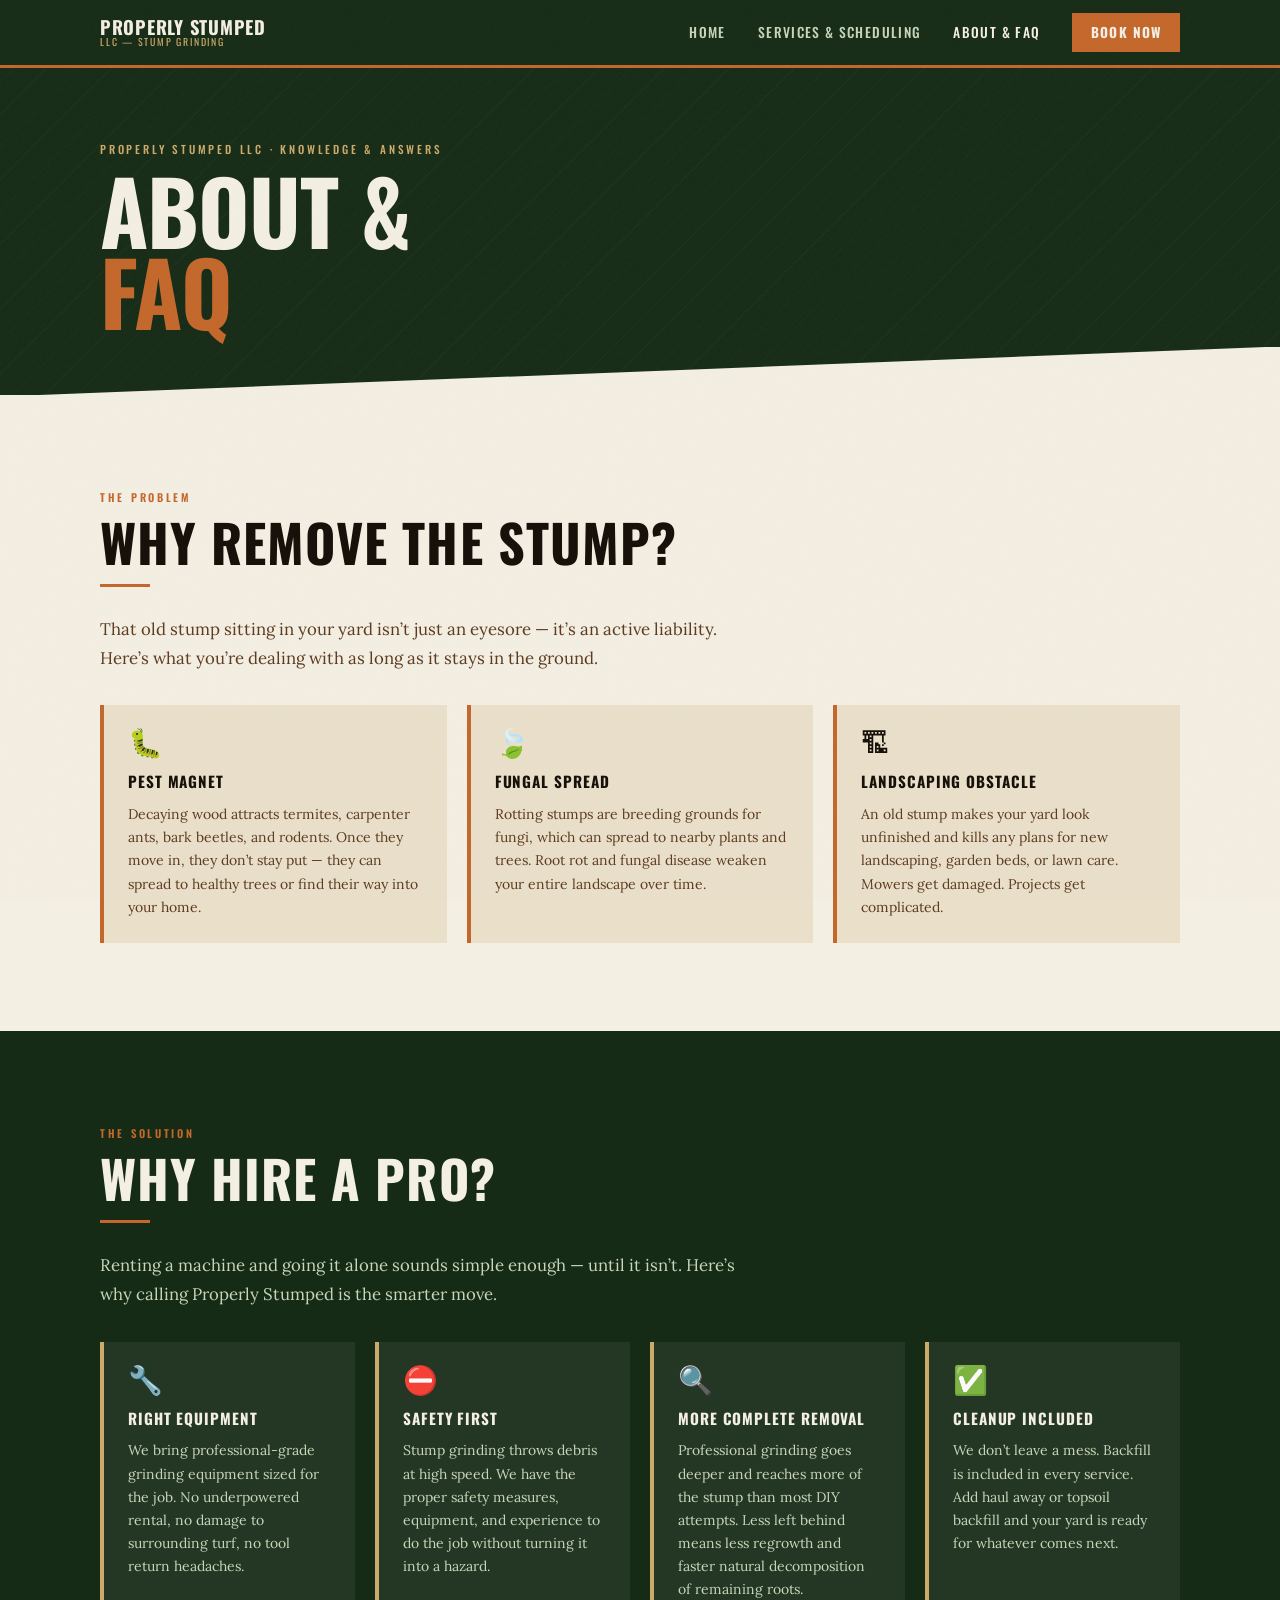
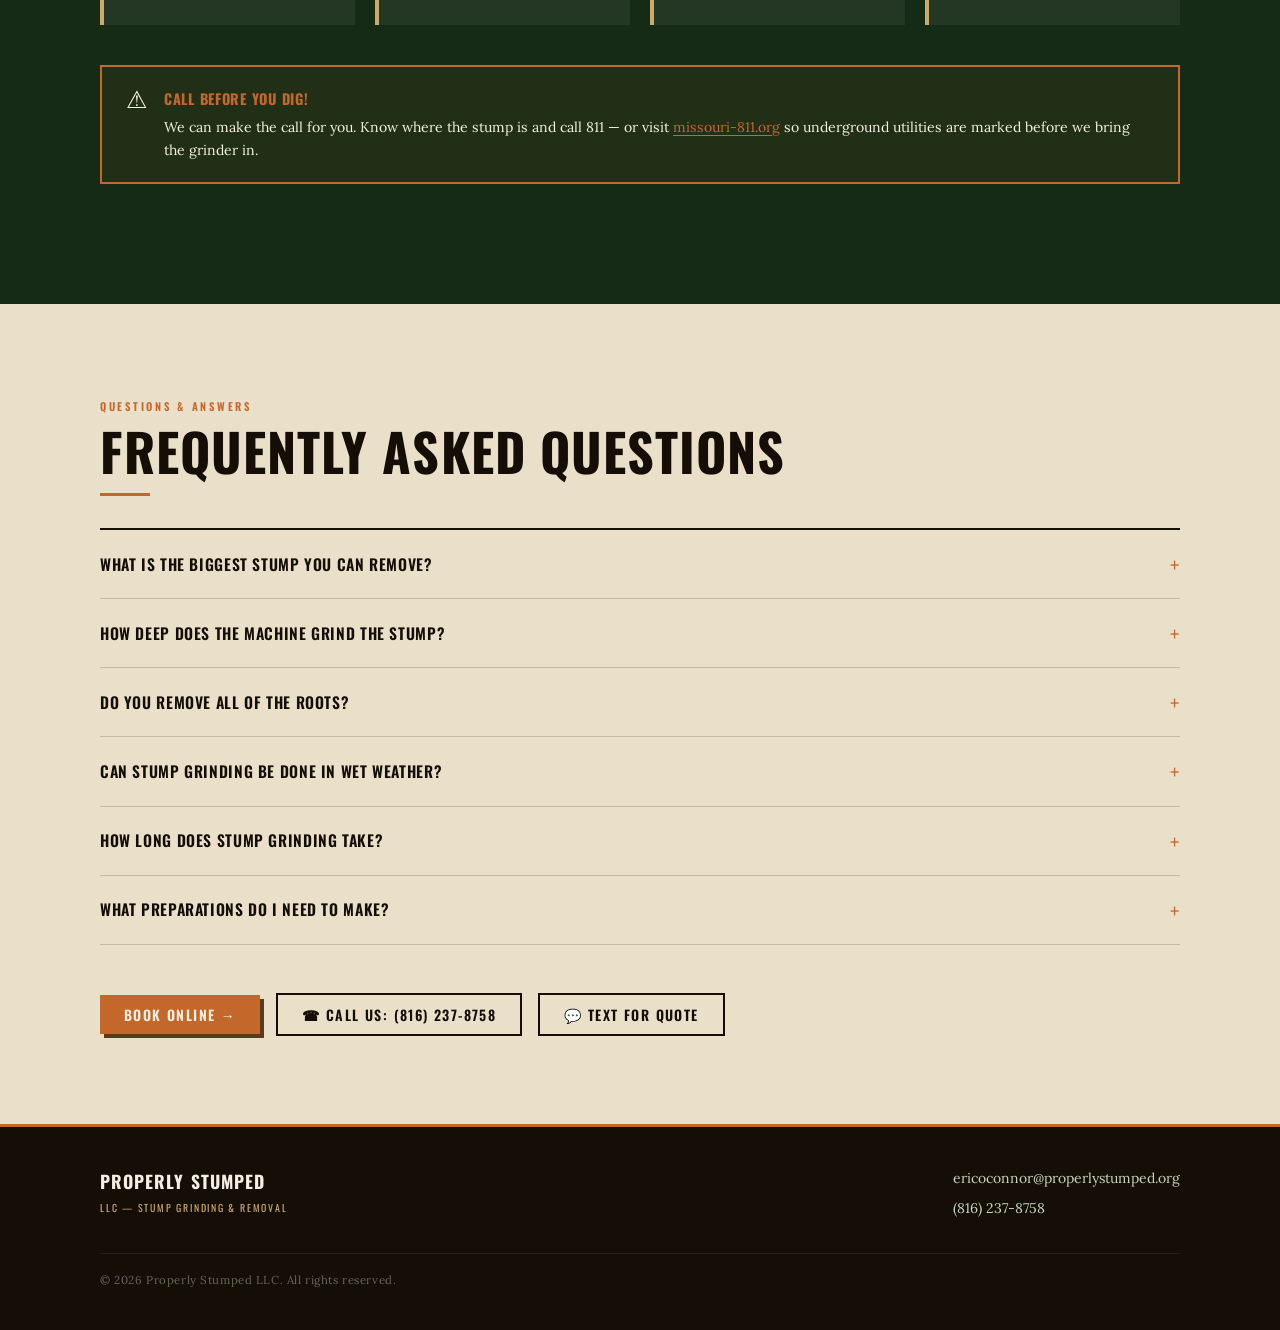
==== about.html @ 38551e27 "Initial site — Properly Stumped LLC" ====
<!DOCTYPE html>
<html lang="en">
<head>
  <meta charset="UTF-8" />
  <meta name="viewport" content="width=device-width, initial-scale=1.0" />
  <meta name="description" content="About Properly Stumped LLC — why stump removal matters, why hire a pro, and answers to common stump grinding questions. Serving the Kansas City area." />
  <title>About &amp; FAQ — Properly Stumped LLC</title>
  <link rel="stylesheet" href="styles.css" />
</head>
<body>

  <!-- ======== NAVIGATION ======== -->
  <nav class="site-nav" aria-label="Main navigation">
    <div class="container nav-inner">
      <a href="index.html" class="nav-logo" aria-label="Properly Stumped LLC home">
        Properly Stumped
        <span>LLC &mdash; Stump Grinding</span>
      </a>

      <div class="nav-links" role="list">
        <a href="index.html" role="listitem">Home</a>
        <a href="services.html" role="listitem">Services &amp; Scheduling</a>
        <a href="about.html" class="active" role="listitem">About &amp; FAQ</a>
        <a href="https://calendar.app.google/BYf6WkoEropTFHU68"
           target="_blank"
           rel="noopener noreferrer"
           class="nav-cta"
           role="listitem">Book Now</a>
      </div>

      <button class="nav-toggle" aria-label="Toggle menu" aria-expanded="false">
        <span></span>
        <span></span>
        <span></span>
      </button>
    </div>
  </nav>

  <div class="nav-mobile" id="mobile-nav" role="navigation" aria-label="Mobile navigation">
    <a href="index.html">Home</a>
    <a href="services.html">Services &amp; Scheduling</a>
    <a href="about.html">About &amp; FAQ</a>
    <a href="https://calendar.app.google/BYf6WkoEropTFHU68"
       target="_blank"
       rel="noopener noreferrer"
       class="nav-cta">Book Now</a>
  </div>

  <!-- ======== PAGE HEADER ======== -->
  <header class="page-header" aria-labelledby="page-title">
    <div class="container page-header-content">
      <p class="page-header-eyebrow">Properly Stumped LLC &middot; Knowledge &amp; Answers</p>
      <h1 class="page-header-title" id="page-title">
        About &amp;<br><em>FAQ</em>
      </h1>
    </div>
    <div class="page-header-clip to-cream" aria-hidden="true"></div>
  </header>

  <!-- ======== WHY REMOVE THE STUMP ======== -->
  <section class="section" aria-labelledby="why-remove-heading">
    <div class="container">
      <span class="section-label">The Problem</span>
      <h2 class="section-title" id="why-remove-heading">Why Remove the Stump?</h2>
      <div class="divider" aria-hidden="true"></div>
      <p class="section-intro">
        That old stump sitting in your yard isn&rsquo;t just an eyesore &mdash; it&rsquo;s an
        active liability. Here&rsquo;s what you&rsquo;re dealing with as long as it stays in the ground.
      </p>

      <div class="info-grid">

        <div class="info-card">
          <div class="info-icon" aria-hidden="true">&#128027;</div>
          <h3 class="info-card-title">Pest Magnet</h3>
          <p class="info-card-desc">
            Decaying wood attracts termites, carpenter ants, bark beetles, and rodents.
            Once they move in, they don&rsquo;t stay put &mdash; they can spread to healthy
            trees or find their way into your home.
          </p>
        </div>

        <div class="info-card">
          <div class="info-icon" aria-hidden="true">&#127811;</div>
          <h3 class="info-card-title">Fungal Spread</h3>
          <p class="info-card-desc">
            Rotting stumps are breeding grounds for fungi, which can spread to nearby
            plants and trees. Root rot and fungal disease weaken your entire landscape
            over time.
          </p>
        </div>

        <div class="info-card">
          <div class="info-icon" aria-hidden="true">&#127959;</div>
          <h3 class="info-card-title">Landscaping Obstacle</h3>
          <p class="info-card-desc">
            An old stump makes your yard look unfinished and kills any plans for
            new landscaping, garden beds, or lawn care. Mowers get damaged. Projects
            get complicated.
          </p>
        </div>

      </div>
    </div>
  </section>

  <!-- ======== WHY HIRE A PRO ======== -->
  <section class="section section-dark" aria-labelledby="why-pro-heading">
    <div class="container">
      <span class="section-label">The Solution</span>
      <h2 class="section-title" id="why-pro-heading">Why Hire a Pro?</h2>
      <div class="divider" aria-hidden="true"></div>
      <p class="section-intro">
        Renting a machine and going it alone sounds simple enough &mdash; until it isn&rsquo;t.
        Here&rsquo;s why calling Properly Stumped is the smarter move.
      </p>

      <div class="info-grid">

        <div class="info-card">
          <div class="info-icon" aria-hidden="true">&#128295;</div>
          <h3 class="info-card-title">Right Equipment</h3>
          <p class="info-card-desc">
            We bring professional-grade grinding equipment sized for the job. No
            underpowered rental, no damage to surrounding turf, no tool return
            headaches.
          </p>
        </div>

        <div class="info-card">
          <div class="info-icon" aria-hidden="true">&#9940;</div>
          <h3 class="info-card-title">Safety First</h3>
          <p class="info-card-desc">
            Stump grinding throws debris at high speed. We have the proper safety
            measures, equipment, and experience to do the job without turning it
            into a hazard.
          </p>
        </div>

        <div class="info-card">
          <div class="info-icon" aria-hidden="true">&#128269;</div>
          <h3 class="info-card-title">More Complete Removal</h3>
          <p class="info-card-desc">
            Professional grinding goes deeper and reaches more of the stump than
            most DIY attempts. Less left behind means less regrowth and faster
            natural decomposition of remaining roots.
          </p>
        </div>

        <div class="info-card">
          <div class="info-icon" aria-hidden="true">&#9989;</div>
          <h3 class="info-card-title">Cleanup Included</h3>
          <p class="info-card-desc">
            We don&rsquo;t leave a mess. Backfill is included in every service. Add
            haul away or topsoil backfill and your yard is ready for whatever
            comes next.
          </p>
        </div>

      </div>

      <!-- 811 reminder -->
      <div class="callout" role="note" aria-label="Call before you dig reminder" style="margin-top: 2.5rem;">
        <span class="callout-icon" aria-hidden="true">&#9888;</span>
        <div class="callout-body">
          <strong>Call Before You Dig!</strong>
          We can make the call for you. Know where the stump is and call 811 &mdash; or visit
          <a href="https://missouri-811.org/"
             target="_blank"
             rel="noopener noreferrer">missouri-811.org</a>
          so underground utilities are marked before we bring the grinder in.
        </div>
      </div>

    </div>
  </section>

  <!-- ======== FAQ ======== -->
  <section class="section section-parchment" aria-labelledby="faq-heading">
    <div class="container">
      <span class="section-label">Questions &amp; Answers</span>
      <h2 class="section-title" id="faq-heading">Frequently Asked Questions</h2>
      <div class="divider" aria-hidden="true"></div>

      <div class="faq-list" role="list">

        <!-- Q1 -->
        <details class="faq-item" role="listitem">
          <summary>What is the biggest stump you can remove?</summary>
          <div class="faq-body">
            <p>
              The largest stump we can grind on-site is <strong>36 inches in diameter</strong>.
              For stumps larger than that, our crew will provide expert advice on safe, effective
              removal options &mdash; from sectional removal and heavy-equipment recommendations to
              referrals for contractors who handle large excavations.
              <a href="tel:+18162378758">Call us</a> for a free consultation.
            </p>
          </div>
        </details>

        <!-- Q2 -->
        <details class="faq-item" role="listitem">
          <summary>How deep does the machine grind the stump?</summary>
          <div class="faq-body">
            <p>Typically <strong>6 to 12 inches below ground level</strong>, depending on your goals:</p>
            <ul>
              <li><strong>6&ndash;8 inches below grade</strong> &mdash; surface cleanup and cosmetic leveling</li>
              <li><strong>8&ndash;12 inches below grade</strong> &mdash; prevent regrowth and eliminate major root hazards</li>
            </ul>
            <p style="margin-top: 0.5rem;">We&rsquo;ll discuss the right depth for your situation when we quote the job.</p>
          </div>
        </details>

        <!-- Q3 -->
        <details class="faq-item" role="listitem">
          <summary>Do you remove all of the roots?</summary>
          <div class="faq-body">
            <p>
              Stump grinding removes the visible stump and a portion of the larger, shallow
              roots by grinding them into chips. However, it cannot reach the entire root system.
              Many roots extend deep and laterally beyond the grind depth &mdash; these remain intact
              and decompose slowly over time on their own. For most applications, this is completely
              acceptable and won&rsquo;t cause problems.
            </p>
          </div>
        </details>

        <!-- Q4 -->
        <details class="faq-item" role="listitem">
          <summary>Can stump grinding be done in wet weather?</summary>
          <div class="faq-body">
            <p>
              Similar to lawn mowing, stump grinding in wet conditions requires extra care. Soft,
              saturated ground can cause our machines to sink, rut the lawn, or get stuck. If conditions
              are very wet on your scheduled day, we will contact you to reschedule at no penalty.
              We&rsquo;d rather do the job right than risk damaging your yard.
            </p>
          </div>
        </details>

        <!-- Q5 -->
        <details class="faq-item" role="listitem">
          <summary>How long does stump grinding take?</summary>
          <div class="faq-body">
            <p>On average, <strong>30 minutes to 2 hours per stump</strong>, depending on size:</p>
            <ul>
              <li><strong>Small stumps (under 12&rdquo; diameter)</strong> &mdash; 30&ndash;45 minutes</li>
              <li><strong>Medium stumps (12&ndash;24&rdquo;)</strong> &mdash; 45&ndash;90 minutes</li>
              <li><strong>Large stumps (over 24&rdquo;)</strong> &mdash; 1&ndash;2 hours or more</li>
            </ul>
            <p style="margin-top: 0.5rem;">
              Cleanup and hauling adds approximately 15&ndash;45 minutes per stump depending on scope.
            </p>
          </div>
        </details>

        <!-- Q6 -->
        <details class="faq-item" role="listitem">
          <summary>What preparations do I need to make?</summary>
          <div class="faq-body">
            <p>A few simple steps before we arrive make the job go smoothly:</p>
            <ul>
              <li>
                <strong>Call 811</strong> or visit
                <a href="https://missouri-811.org/" target="_blank" rel="noopener noreferrer">missouri-811.org</a>
                to have utilities marked (takes about 3 working days &mdash; we can make the call for you).
              </li>
              <li>Make a clear path for the machine to reach the stump.</li>
              <li>Move any rocks, lawn furniture, or decorations from the work area.</li>
              <li>Secure pets inside the house for the duration of the job.</li>
            </ul>
          </div>
        </details>

      </div><!-- /.faq-list -->

      <!-- CTA at bottom of FAQ -->
      <div style="margin-top: 3rem; display: flex; flex-wrap: wrap; gap: 1rem; align-items: center;">
        <a href="https://calendar.app.google/BYf6WkoEropTFHU68"
           target="_blank"
           rel="noopener noreferrer"
           class="btn btn-primary">
          Book Online &#8594;
        </a>
        <a href="tel:+18162378758" class="btn btn-outline-dark">
          &#9742; Call Us: (816) 237-8758
        </a>
        <a href="sms:+18162378758" class="btn btn-outline-dark">
          &#128172; Text For Quote
        </a>
      </div>

    </div>
  </section>

  <!-- ======== FOOTER ======== -->
  <footer class="site-footer" aria-label="Site footer">
    <div class="container">
      <div class="footer-inner">
        <div class="footer-brand">
          Properly Stumped
          <span>LLC &mdash; Stump Grinding &amp; Removal</span>
        </div>
        <div class="footer-contact">
          <a href="mailto:ericoconnor@properlystumped.org">ericoconnor@properlystumped.org</a>
          <a href="tel:+18162378758">(816) 237-8758</a>
        </div>
        <p class="footer-copy">
          &copy; <span id="year"></span> Properly Stumped LLC. All rights reserved.
        </p>
      </div>
    </div>
  </footer>

  <!-- ======== SCRIPTS ======== -->
  <script>
    const toggle = document.querySelector('.nav-toggle');
    const mobileNav = document.querySelector('.nav-mobile');

    toggle.addEventListener('click', () => {
      const isOpen = mobileNav.classList.toggle('open');
      toggle.classList.toggle('open', isOpen);
      toggle.setAttribute('aria-expanded', isOpen);
    });

    mobileNav.querySelectorAll('a').forEach(link => {
      link.addEventListener('click', () => {
        mobileNav.classList.remove('open');
        toggle.classList.remove('open');
        toggle.setAttribute('aria-expanded', 'false');
      });
    });

    document.getElementById('year').textContent = new Date().getFullYear();
  </script>

</body>
</html>
---- styles.css ----
/* ==============================================
   PROPERLY STUMPED LLC — styles.css
   ============================================== */

@import url('https://fonts.googleapis.com/css2?family=Oswald:wght@400;500;600;700&family=Lora:ital,wght@0,400;0,500;0,600;1,400;1,600&display=swap');

/* ============ CSS VARIABLES ============ */
:root {
  --forest:    #162B16;
  --moss:      #2A4C1A;
  --fern:      #3D6B29;
  --ember:     #C4672A;
  --ember-lt:  #D97F42;
  --bark:      #5C3A1E;
  --cream:     #F4EFE3;
  --parchment: #EAE0CA;
  --straw:     #CCAA6A;
  --soil:      #140E07;
  --mist:      #C8D5B8;
  --shadow:    rgba(20, 14, 7, 0.18);

  --font-display: 'Oswald', sans-serif;
  --font-body:    'Lora', serif;

  --nav-h:  68px;
  --gutter: clamp(1.25rem, 4vw, 2.5rem);
  --max-w:  1160px;
}

/* ============ RESET ============ */
*, *::before, *::after {
  box-sizing: border-box;
  margin: 0;
  padding: 0;
}

html {
  scroll-behavior: smooth;
  font-size: 16px;
}

body {
  font-family: var(--font-body);
  background-color: var(--cream);
  color: var(--soil);
  line-height: 1.7;
  overflow-x: hidden;
}

/* Grain texture overlay */
body::before {
  content: '';
  position: fixed;
  inset: 0;
  z-index: 9999;
  pointer-events: none;
  opacity: 0.04;
  background-image: url("data:image/svg+xml,%3Csvg viewBox='0 0 256 256' xmlns='http://www.w3.org/2000/svg'%3E%3Cfilter id='noise'%3E%3CfeTurbulence type='fractalNoise' baseFrequency='0.85' numOctaves='4' stitchTiles='stitch'/%3E%3C/filter%3E%3Crect width='100%25' height='100%25' filter='url(%23noise)'/%3E%3C/svg%3E");
  background-size: 200px 200px;
}

img, video { max-width: 100%; display: block; }
a { color: inherit; text-decoration: none; }
ul { list-style: none; }

/* ============ CONTAINER ============ */
.container {
  width: 100%;
  max-width: var(--max-w);
  margin-inline: auto;
  padding-inline: var(--gutter);
}

/* ============ NAVIGATION ============ */
.site-nav {
  position: sticky;
  top: 0;
  z-index: 200;
  background: var(--forest);
  border-bottom: 3px solid var(--ember);
  height: var(--nav-h);
  display: flex;
  align-items: center;
}

.nav-inner {
  display: flex;
  align-items: center;
  justify-content: space-between;
  width: 100%;
}

.nav-logo {
  font-family: var(--font-display);
  font-size: 1.15rem;
  font-weight: 700;
  color: var(--cream);
  letter-spacing: 0.04em;
  text-transform: uppercase;
  line-height: 1.1;
}

.nav-logo span {
  display: block;
  font-size: 0.62rem;
  letter-spacing: 0.18em;
  color: var(--straw);
  font-weight: 400;
}

.nav-links {
  display: flex;
  align-items: center;
  gap: 2rem;
}

.nav-links a {
  font-family: var(--font-display);
  font-size: 0.85rem;
  font-weight: 500;
  letter-spacing: 0.1em;
  text-transform: uppercase;
  color: var(--mist);
  transition: color 0.2s;
}

.nav-links a:hover,
.nav-links a.active {
  color: var(--cream);
}

.nav-links a.nav-cta {
  background: var(--ember);
  color: var(--cream);
  padding: 0.5rem 1.15rem;
  font-weight: 700;
  transition: background 0.2s, transform 0.15s;
}

.nav-links a.nav-cta:hover {
  background: var(--ember-lt);
  transform: translateY(-1px);
}

/* Hamburger */
.nav-toggle {
  display: none;
  flex-direction: column;
  gap: 5px;
  cursor: pointer;
  background: none;
  border: none;
  padding: 4px;
  z-index: 210;
}

.nav-toggle span {
  display: block;
  width: 26px;
  height: 2px;
  background: var(--cream);
  transition: transform 0.25s, opacity 0.25s;
}

.nav-toggle.open span:nth-child(1) { transform: translateY(7px) rotate(45deg); }
.nav-toggle.open span:nth-child(2) { opacity: 0; }
.nav-toggle.open span:nth-child(3) { transform: translateY(-7px) rotate(-45deg); }

/* Mobile nav panel */
.nav-mobile {
  display: none;
  position: fixed;
  top: var(--nav-h);
  left: 0;
  right: 0;
  background: var(--forest);
  border-bottom: 3px solid var(--ember);
  padding: 1.5rem var(--gutter) 2rem;
  flex-direction: column;
  gap: 1.25rem;
  z-index: 199;
}

.nav-mobile.open { display: flex; }

.nav-mobile a {
  font-family: var(--font-display);
  font-size: 1.1rem;
  font-weight: 500;
  letter-spacing: 0.08em;
  text-transform: uppercase;
  color: var(--mist);
  transition: color 0.2s;
}

.nav-mobile a:hover { color: var(--cream); }

.nav-mobile a.nav-cta {
  display: inline-block;
  background: var(--ember);
  color: var(--cream);
  padding: 0.8rem 1.5rem;
  font-weight: 700;
  text-align: center;
}

/* ============ HERO ============ */
.hero {
  background: var(--forest);
  padding: clamp(3rem, 8vw, 6rem) 0 clamp(5rem, 11vw, 8.5rem);
  position: relative;
  overflow: hidden;
}

/* Diagonal hash pattern */
.hero::after {
  content: '';
  position: absolute;
  inset: 0;
  background-image: repeating-linear-gradient(
    -45deg,
    transparent,
    transparent 22px,
    rgba(255,255,255,0.018) 22px,
    rgba(255,255,255,0.018) 23px
  );
  pointer-events: none;
  z-index: 0;
}

/* Clipped diagonal bottom edge */
.hero-clip {
  position: absolute;
  bottom: -2px;
  left: 0;
  right: 0;
  height: 70px;
  background: var(--cream);
  clip-path: polygon(0 100%, 100% 100%, 100% 0);
  z-index: 1;
}

.hero-content {
  position: relative;
  z-index: 2;
  max-width: 780px;
  display: flex;
  flex-direction: column;
  gap: 1.75rem;
}

.hero-eyebrow {
  display: inline-flex;
  align-items: center;
  gap: 0.6rem;
  font-family: var(--font-display);
  font-size: 0.75rem;
  font-weight: 500;
  letter-spacing: 0.22em;
  text-transform: uppercase;
  color: var(--straw);
  border: 1px solid rgba(204,170,106,0.4);
  padding: 0.35rem 0.9rem;
  width: fit-content;
}

.hero-eyebrow::before {
  content: '▪';
  color: var(--ember);
}

.hero-headline {
  font-family: var(--font-display);
  font-weight: 700;
  font-size: clamp(3.2rem, 11vw, 7rem);
  line-height: 0.9;
  letter-spacing: -0.01em;
  text-transform: uppercase;
  color: var(--cream);
}

.hero-headline em {
  font-style: normal;
  color: var(--ember);
}

.hero-subhead {
  font-family: var(--font-body);
  font-style: italic;
  font-size: clamp(1rem, 2.5vw, 1.15rem);
  color: var(--mist);
  line-height: 1.65;
  border-left: 3px solid var(--ember);
  padding-left: 1.1rem;
  max-width: 580px;
}

.hero-bullets {
  display: flex;
  flex-direction: column;
  gap: 0.55rem;
}

.hero-bullets li {
  display: flex;
  align-items: flex-start;
  gap: 0.75rem;
  font-size: 0.95rem;
  color: var(--mist);
}

.hero-bullets li::before {
  content: '✓';
  flex-shrink: 0;
  color: var(--ember);
  font-weight: 700;
  margin-top: 0.1rem;
}

.hero-ctas {
  display: flex;
  flex-wrap: wrap;
  gap: 0.85rem;
  align-items: center;
}

.hero-quote-note {
  font-style: italic;
  font-size: 0.875rem;
  color: var(--straw);
}

/* ============ BUTTONS ============ */
.btn {
  display: inline-flex;
  align-items: center;
  gap: 0.45rem;
  font-family: var(--font-display);
  font-size: 0.875rem;
  font-weight: 600;
  letter-spacing: 0.1em;
  text-transform: uppercase;
  padding: 0.8rem 1.5rem;
  cursor: pointer;
  transition: transform 0.15s, background 0.2s, color 0.2s, box-shadow 0.2s;
  border: none;
  text-decoration: none;
  line-height: 1;
}

.btn:hover {
  transform: translateY(-2px);
}

.btn-primary {
  background: var(--ember);
  color: var(--cream);
  box-shadow: 4px 4px 0 var(--bark);
}

.btn-primary:hover {
  background: var(--ember-lt);
  box-shadow: 6px 6px 0 var(--bark);
}

.btn-outline {
  background: transparent;
  color: var(--cream);
  border: 2px solid rgba(200,213,184,0.5);
}

.btn-outline:hover {
  border-color: var(--cream);
  background: rgba(244,239,227,0.1);
}

.btn-outline-dark {
  background: transparent;
  color: var(--soil);
  border: 2px solid var(--soil);
}

.btn-outline-dark:hover {
  background: var(--soil);
  color: var(--cream);
}

.btn-warning {
  background: transparent;
  color: var(--straw);
  border: 2px solid rgba(204,170,106,0.55);
  font-size: 0.8rem;
  padding: 0.7rem 1.25rem;
}

.btn-warning:hover {
  background: rgba(204,170,106,0.1);
  border-color: var(--straw);
}

/* ============ PAGE HEADER (inner pages) ============ */
.page-header {
  background: var(--forest);
  padding: clamp(2.5rem, 6vw, 4.5rem) 0 clamp(2.5rem, 5.5vw, 4rem);
  position: relative;
  overflow: hidden;
}

.page-header::after {
  content: '';
  position: absolute;
  inset: 0;
  background-image: repeating-linear-gradient(
    -45deg,
    transparent,
    transparent 22px,
    rgba(255,255,255,0.018) 22px,
    rgba(255,255,255,0.018) 23px
  );
  pointer-events: none;
}

.page-header-clip {
  position: absolute;
  bottom: -2px;
  left: 0;
  right: 0;
  height: 50px;
  clip-path: polygon(0 100%, 100% 100%, 100% 0);
  z-index: 1;
}

.page-header-clip.to-cream   { background: var(--cream); }
.page-header-clip.to-parchment { background: var(--parchment); }

.page-header-content { position: relative; z-index: 2; }

.page-header-eyebrow {
  font-family: var(--font-display);
  font-size: 0.7rem;
  font-weight: 500;
  letter-spacing: 0.25em;
  text-transform: uppercase;
  color: var(--straw);
  margin-bottom: 0.6rem;
}

.page-header-title {
  font-family: var(--font-display);
  font-size: clamp(2.75rem, 8vw, 5.5rem);
  font-weight: 700;
  text-transform: uppercase;
  letter-spacing: -0.01em;
  line-height: 0.92;
  color: var(--cream);
}

.page-header-title em {
  font-style: normal;
  color: var(--ember);
}

/* ============ SECTIONS ============ */
.section {
  padding: clamp(3rem, 7vw, 5.5rem) 0;
}

.section-parchment { background: var(--parchment); }
.section-dark {
  background: var(--forest);
  color: var(--cream);
}

.section-label {
  display: inline-block;
  font-family: var(--font-display);
  font-size: 0.68rem;
  font-weight: 600;
  letter-spacing: 0.25em;
  text-transform: uppercase;
  color: var(--ember);
  margin-bottom: 0.6rem;
}

.section-title {
  font-family: var(--font-display);
  font-size: clamp(1.85rem, 5vw, 3.25rem);
  font-weight: 700;
  text-transform: uppercase;
  letter-spacing: 0.02em;
  line-height: 1.0;
  color: var(--soil);
  margin-bottom: 1rem;
}

.section-dark .section-title { color: var(--cream); }

.section-intro {
  font-size: clamp(0.95rem, 2vw, 1.05rem);
  line-height: 1.75;
  max-width: 660px;
  color: var(--bark);
}

.section-dark .section-intro { color: var(--mist); }

.divider {
  width: 50px;
  height: 3px;
  background: var(--ember);
  margin-bottom: 1.75rem;
}

/* ============ SERVICE CARDS ============ */
.services-grid {
  display: grid;
  grid-template-columns: repeat(2, 1fr);
  gap: 1.75rem;
  margin-top: 2.5rem;
}

.service-card {
  background: var(--cream);
  border: 2px solid var(--soil);
  padding: 1.75rem 1.6rem 2rem;
  position: relative;
  transition: transform 0.22s, box-shadow 0.22s;
  display: flex;
  flex-direction: column;
}

/* Shadow-offset frame */
.service-card::before {
  content: '';
  position: absolute;
  top: 7px;
  left: 7px;
  right: -7px;
  bottom: -7px;
  border: 2px solid var(--ember);
  z-index: -1;
  transition: all 0.22s;
}

.service-card:hover {
  transform: translateY(-6px);
  box-shadow: 0 14px 40px var(--shadow);
}

.service-card:hover::before {
  top: 11px;
  left: 11px;
  right: -11px;
  bottom: -11px;
}

.service-num {
  font-family: var(--font-display);
  font-size: 0.68rem;
  font-weight: 600;
  letter-spacing: 0.22em;
  text-transform: uppercase;
  color: var(--ember);
  margin-bottom: 0.45rem;
}

.service-title {
  font-family: var(--font-display);
  font-size: 1.2rem;
  font-weight: 700;
  text-transform: uppercase;
  letter-spacing: 0.03em;
  color: var(--soil);
  line-height: 1.15;
  margin-bottom: 0.35rem;
}

.service-price {
  font-family: var(--font-display);
  font-size: 1.75rem;
  font-weight: 700;
  color: var(--ember);
  margin-bottom: 0.75rem;
  line-height: 1;
}

.service-price small {
  font-size: 0.8rem;
  font-weight: 400;
  color: var(--bark);
  font-family: var(--font-body);
  display: block;
  margin-top: 0.2rem;
}

.service-rule {
  border: none;
  border-top: 1px solid var(--parchment);
  margin: 0.5rem 0 1rem;
  background: transparent;
}

.service-desc {
  font-size: 0.9rem;
  line-height: 1.65;
  color: var(--bark);
  flex: 1;
  margin-bottom: 1.5rem;
}

.service-card .btn {
  align-self: flex-start;
  font-size: 0.8rem;
  padding: 0.7rem 1.25rem;
}

/* Featured card (consultation) */
.service-card.featured {
  background: var(--forest);
  border-color: var(--ember);
  color: var(--cream);
  grid-column: 1 / -1;
}

.service-card.featured::before {
  border-color: var(--straw);
}

.service-card.featured .service-num { color: var(--straw); }
.service-card.featured .service-title { color: var(--cream); }
.service-card.featured .service-price { color: var(--straw); }
.service-card.featured .service-price small { color: var(--mist); }
.service-card.featured .service-desc { color: var(--mist); }
.service-card.featured .service-rule { border-color: rgba(255,255,255,0.15); }

/* ============ CALLOUT BOX ============ */
.callout {
  border: 2px solid var(--ember);
  background: rgba(196,103,42,0.07);
  padding: 1.25rem 1.5rem;
  margin: 2rem 0;
  display: flex;
  gap: 1rem;
  align-items: flex-start;
}

.callout-icon {
  font-size: 1.5rem;
  flex-shrink: 0;
  line-height: 1;
  padding-top: 0.05rem;
}

.callout-body { font-size: 0.88rem; line-height: 1.65; }

.callout-body strong {
  display: block;
  font-family: var(--font-display);
  font-size: 0.9rem;
  font-weight: 700;
  letter-spacing: 0.05em;
  text-transform: uppercase;
  margin-bottom: 0.3rem;
  color: var(--ember);
}

.callout-body a {
  color: var(--ember);
  text-decoration: underline;
  text-underline-offset: 3px;
}

.callout-body a:hover { color: var(--ember-lt); }

/* ============ INFO GRID (Why Remove / Hire a Pro) ============ */
.info-grid {
  display: grid;
  grid-template-columns: repeat(auto-fit, minmax(240px, 1fr));
  gap: 1.25rem;
  margin-top: 2rem;
}

.info-card {
  padding: 1.5rem;
  background: var(--parchment);
  border-left: 4px solid var(--ember);
}

.info-icon {
  font-size: 1.75rem;
  margin-bottom: 0.75rem;
  line-height: 1;
}

.info-card-title {
  font-family: var(--font-display);
  font-size: 0.95rem;
  font-weight: 700;
  text-transform: uppercase;
  letter-spacing: 0.06em;
  color: var(--soil);
  margin-bottom: 0.5rem;
}

.info-card-desc {
  font-size: 0.875rem;
  line-height: 1.65;
  color: var(--bark);
}

/* dark variant for "Why Hire" section */
.section-dark .info-card {
  background: rgba(255,255,255,0.06);
  border-left-color: var(--straw);
}

.section-dark .info-card-title { color: var(--cream); }
.section-dark .info-card-desc  { color: var(--mist); }

/* ============ FAQ ACCORDION ============ */
.faq-list {
  margin-top: 2rem;
  border-top: 2px solid var(--soil);
}

details.faq-item {
  border-bottom: 1px solid rgba(26,18,10,0.18);
}

details.faq-item summary {
  list-style: none;
  display: flex;
  justify-content: space-between;
  align-items: center;
  gap: 1.5rem;
  padding: 1.3rem 0;
  cursor: pointer;
  font-family: var(--font-display);
  font-size: 0.975rem;
  font-weight: 600;
  text-transform: uppercase;
  letter-spacing: 0.04em;
  color: var(--soil);
  user-select: none;
  transition: color 0.2s;
}

details.faq-item summary::-webkit-details-marker { display: none; }
details.faq-item summary::marker { display: none; }

details.faq-item summary:hover { color: var(--ember); }

details.faq-item summary::after {
  content: '+';
  flex-shrink: 0;
  font-size: 1.5rem;
  font-weight: 300;
  color: var(--ember);
  line-height: 1;
  transition: transform 0.25s;
  font-family: var(--font-display);
}

details.faq-item[open] summary::after { transform: rotate(45deg); }
details.faq-item[open] summary { color: var(--ember); }

.faq-body {
  padding: 0 1rem 1.5rem 0;
  font-size: 0.9rem;
  line-height: 1.75;
  color: var(--bark);
  max-width: 740px;
}

.faq-body ul {
  list-style: disc;
  padding-left: 1.35rem;
  margin-top: 0.5rem;
}

.faq-body li { margin-bottom: 0.3rem; }

/* ============ PRICE NOTE ============ */
.price-note {
  font-size: 0.825rem;
  font-style: italic;
  color: var(--bark);
  margin-top: 1.5rem;
  padding: 0.8rem 1.1rem;
  border-left: 3px solid var(--straw);
  background: rgba(204,170,106,0.1);
  line-height: 1.6;
}

/* ============ FOOTER ============ */
.site-footer {
  background: var(--soil);
  color: var(--mist);
  padding: 2.5rem 0;
  border-top: 3px solid var(--ember);
}

.footer-inner {
  display: flex;
  flex-wrap: wrap;
  gap: 1.5rem 2.5rem;
  justify-content: space-between;
  align-items: flex-start;
}

.footer-brand {
  font-family: var(--font-display);
  font-size: 1.1rem;
  font-weight: 700;
  text-transform: uppercase;
  letter-spacing: 0.06em;
  color: var(--cream);
}

.footer-brand span {
  display: block;
  font-size: 0.62rem;
  letter-spacing: 0.18em;
  color: var(--straw);
  font-weight: 400;
  margin-top: 0.2rem;
}

.footer-contact {
  display: flex;
  flex-direction: column;
  gap: 0.4rem;
  font-size: 0.875rem;
}

.footer-contact a {
  color: var(--mist);
  transition: color 0.2s;
  text-decoration: underline;
  text-underline-offset: 3px;
  text-decoration-color: transparent;
}

.footer-contact a:hover {
  color: var(--straw);
  text-decoration-color: var(--straw);
}

.footer-copy {
  width: 100%;
  font-size: 0.72rem;
  color: rgba(200,213,184,0.45);
  letter-spacing: 0.05em;
  padding-top: 1rem;
  border-top: 1px solid rgba(255,255,255,0.07);
  margin-top: 0.5rem;
}

/* ============ HERO ANIMATIONS ============ */
@keyframes fadeUp {
  from { opacity: 0; transform: translateY(22px); }
  to   { opacity: 1; transform: translateY(0); }
}

.hero .hero-eyebrow  { animation: fadeUp 0.5s ease both; animation-delay: 0.05s; }
.hero .hero-headline { animation: fadeUp 0.5s ease both; animation-delay: 0.18s; }
.hero .hero-subhead  { animation: fadeUp 0.5s ease both; animation-delay: 0.30s; }
.hero .hero-bullets  { animation: fadeUp 0.5s ease both; animation-delay: 0.40s; }
.hero .hero-ctas     { animation: fadeUp 0.5s ease both; animation-delay: 0.50s; }
.hero .hero-quote-note { animation: fadeUp 0.5s ease both; animation-delay: 0.58s; }

/* ============ RESPONSIVE ============ */
@media (max-width: 767px) {
  .nav-links  { display: none; }
  .nav-toggle { display: flex; }

  .services-grid {
    grid-template-columns: 1fr;
  }

  .service-card.featured {
    grid-column: 1;
  }

  .info-grid {
    grid-template-columns: 1fr;
  }

  .footer-inner {
    flex-direction: column;
  }

  .hero-headline {
    font-size: clamp(2.8rem, 14vw, 4rem);
  }
}

@media (min-width: 768px) and (max-width: 1023px) {
  .services-grid {
    grid-template-columns: repeat(2, 1fr);
  }
}
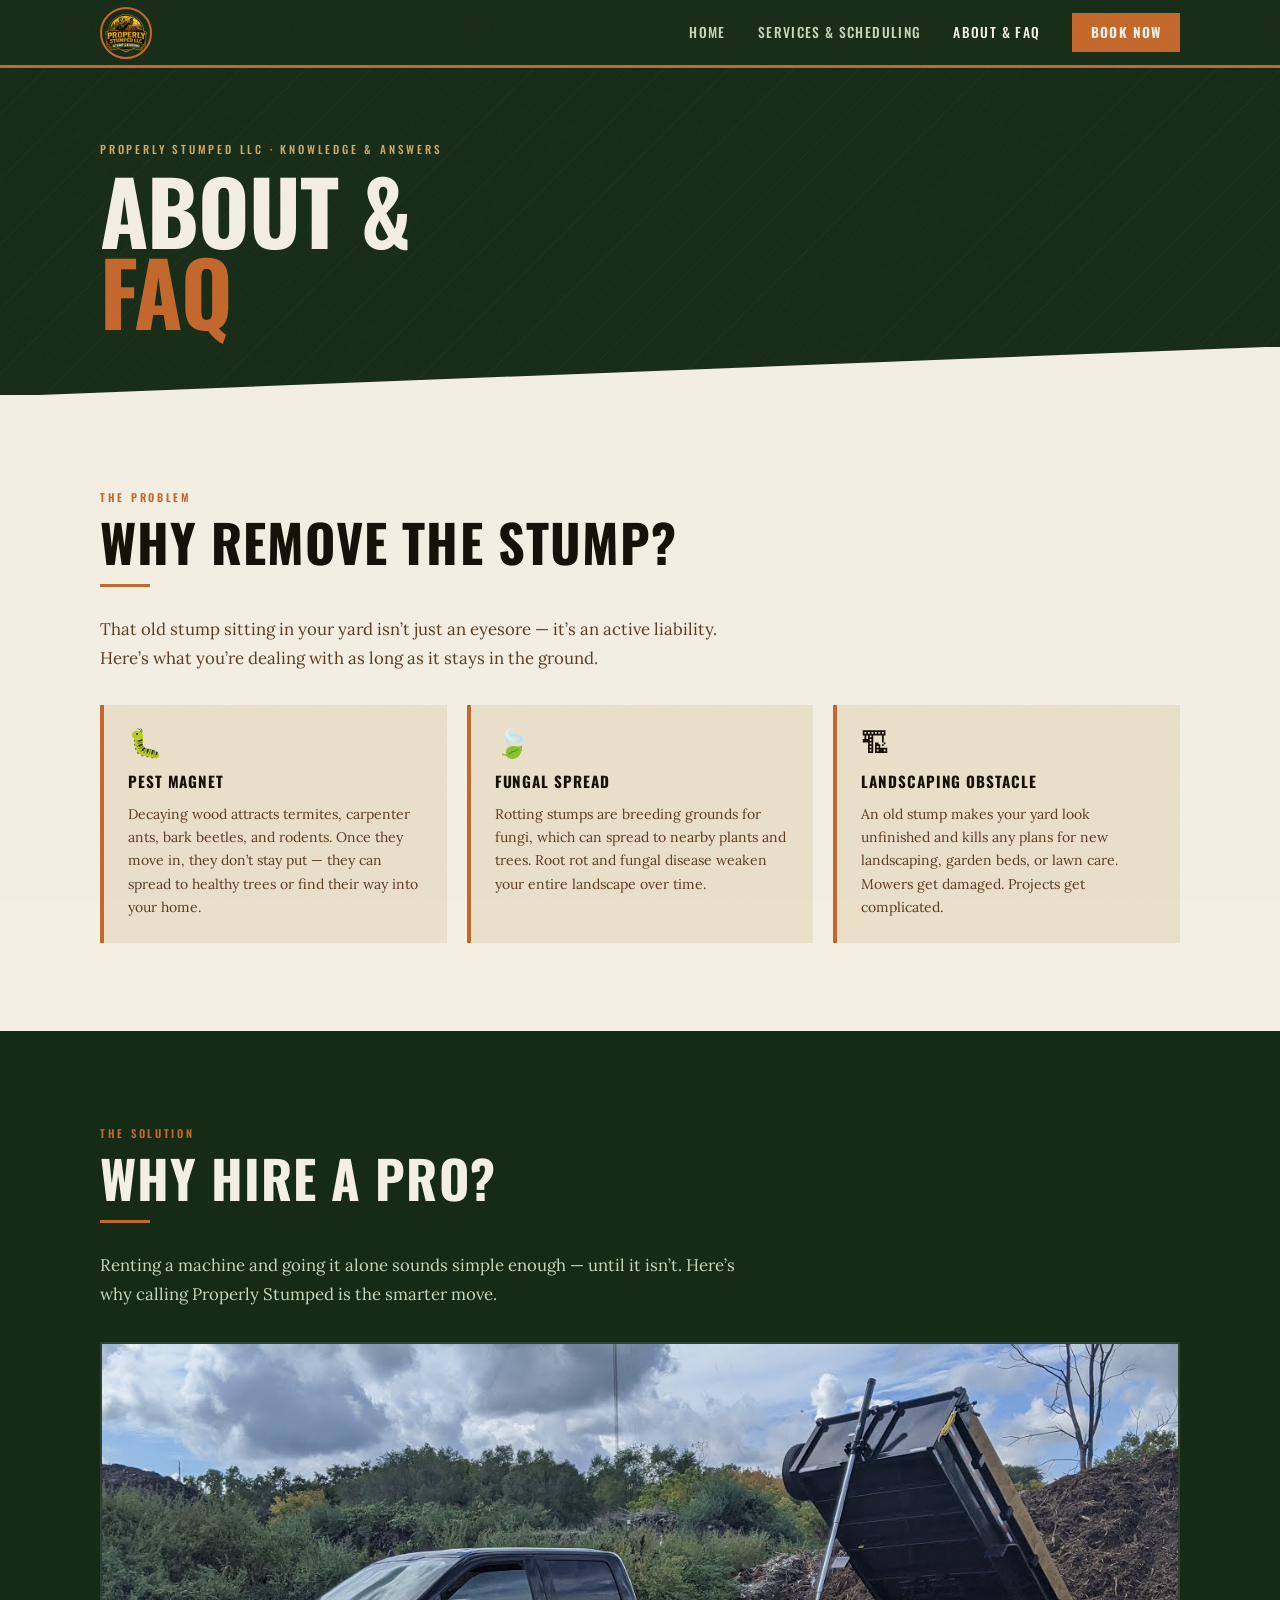
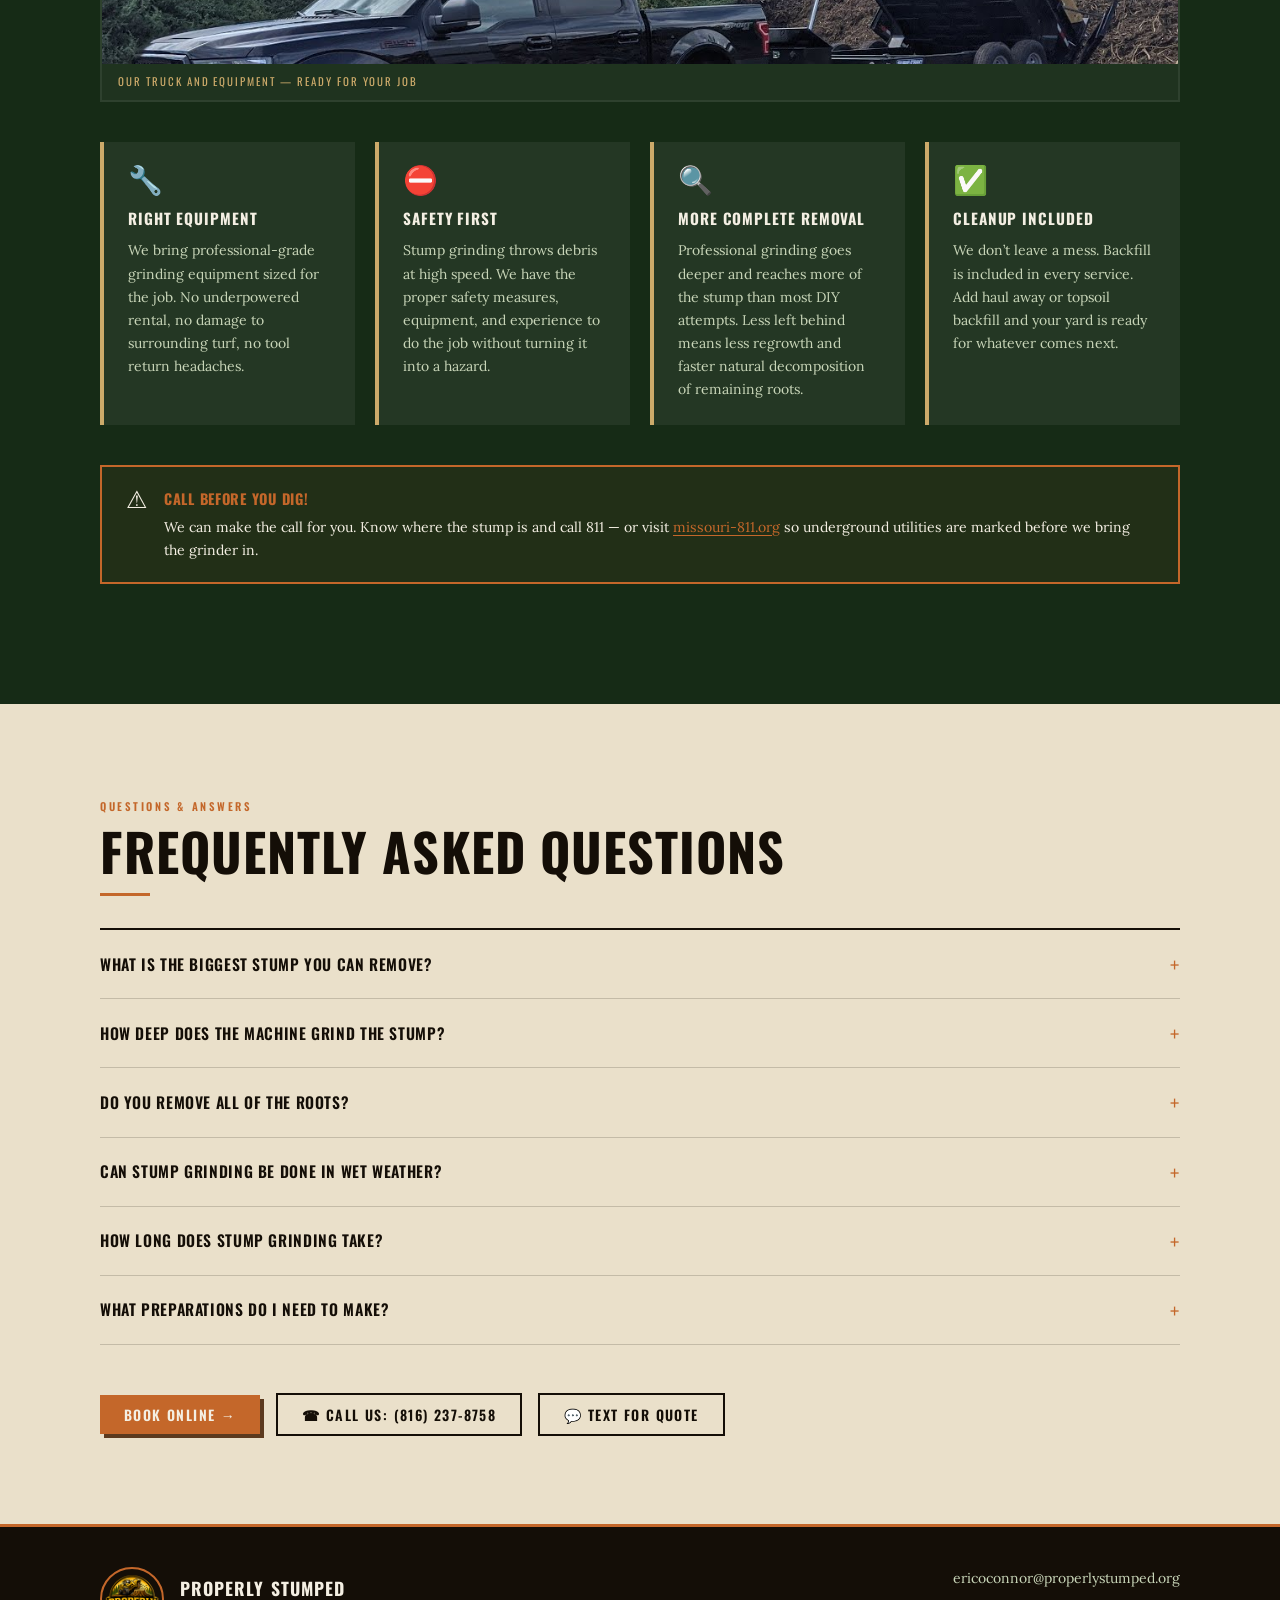
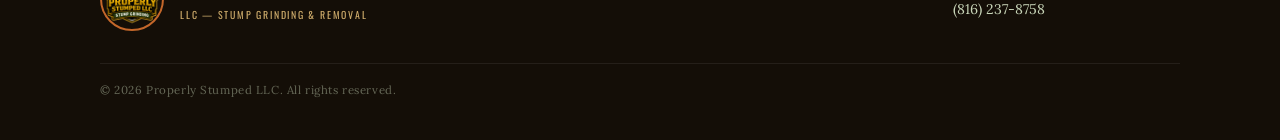
==== commit 032ee978: "integrate: brand images" ====
--- a/about.html
+++ b/about.html
@@ -13,8 +13,7 @@
   <nav class="site-nav" aria-label="Main navigation">
     <div class="container nav-inner">
       <a href="index.html" class="nav-logo" aria-label="Properly Stumped LLC home">
-        Properly Stumped
-        <span>LLC &mdash; Stump Grinding</span>
+        <img src="images/Logo.png" alt="" class="nav-logo-img">
       </a>
 
       <div class="nav-links" role="list">
@@ -114,6 +113,11 @@
         Renting a machine and going it alone sounds simple enough &mdash; until it isn&rsquo;t.
         Here&rsquo;s why calling Properly Stumped is the smarter move.
       </p>
+
+      <figure class="equipment-photo">
+        <img src="images/truck.jpg" alt="Properly Stumped LLC truck and dump trailer">
+        <figcaption>Our truck and equipment &mdash; ready for your job</figcaption>
+      </figure>
 
       <div class="info-grid">
 
@@ -298,8 +302,11 @@
     <div class="container">
       <div class="footer-inner">
         <div class="footer-brand">
-          Properly Stumped
-          <span>LLC &mdash; Stump Grinding &amp; Removal</span>
+          <img src="images/Logo.png" alt="" class="footer-logo-img">
+          <div>
+            Properly Stumped
+            <span>LLC &mdash; Stump Grinding &amp; Removal</span>
+          </div>
         </div>
         <div class="footer-contact">
           <a href="mailto:ericoconnor@properlystumped.org">ericoconnor@properlystumped.org</a>
--- a/styles.css
+++ b/styles.css
@@ -809,6 +809,9 @@
 }
 
 .footer-brand {
+  display: flex;
+  align-items: center;
+  gap: 1rem;
   font-family: var(--font-display);
   font-size: 1.1rem;
   font-weight: 700;
@@ -856,6 +859,121 @@
   margin-top: 0.5rem;
 }
 
+/* ============ NAV LOGO IMAGE ============ */
+.nav-logo-img {
+  height: 52px;
+  width: 52px;
+  object-fit: cover;
+  object-position: center;
+  border-radius: 50%;
+  border: 2px solid var(--ember);
+  display: block;
+  transition: border-color 0.2s;
+}
+
+.nav-logo:hover .nav-logo-img {
+  border-color: var(--ember-lt);
+}
+
+/* ============ FOOTER LOGO ============ */
+.footer-logo-img {
+  height: 64px;
+  width: 64px;
+  object-fit: cover;
+  object-position: center;
+  border-radius: 50%;
+  border: 2px solid var(--ember);
+  flex-shrink: 0;
+  display: block;
+}
+
+/* ============ HERO BACKGROUND IMAGE ============ */
+.hero::before {
+  content: '';
+  position: absolute;
+  inset: 0;
+  background: url('images/background.jpg') center 35% / cover no-repeat;
+  opacity: 0.25;
+  z-index: 0;
+}
+
+/* ============ PHOTO BANNER ============ */
+.photo-banner {
+  height: 240px;
+  overflow: hidden;
+  width: 100%;
+}
+
+.photo-banner img {
+  width: 100%;
+  height: 100%;
+  object-fit: cover;
+  object-position: center 30%;
+  display: block;
+}
+
+/* ============ FEATURED CARD LAYOUT (Consultation) ============ */
+.featured-layout {
+  display: flex;
+  gap: 2rem;
+  align-items: stretch;
+  width: 100%;
+}
+
+.featured-body {
+  flex: 1;
+  display: flex;
+  flex-direction: column;
+}
+
+.featured-body .service-desc {
+  flex: 1;
+  margin-bottom: 1.5rem;
+}
+
+.featured-aside {
+  width: 200px;
+  flex-shrink: 0;
+  overflow: hidden;
+  border: 2px solid rgba(255,255,255,0.15);
+}
+
+.featured-aside img {
+  width: 100%;
+  height: 100%;
+  object-fit: cover;
+  object-position: top center;
+  display: block;
+  opacity: 0.88;
+  filter: sepia(15%);
+}
+
+/* ============ EQUIPMENT PHOTO ============ */
+.equipment-photo {
+  margin-top: 2rem;
+  margin-bottom: 2.5rem;
+  overflow: hidden;
+  border: 2px solid rgba(255,255,255,0.1);
+}
+
+.equipment-photo img {
+  width: 100%;
+  height: 320px;
+  object-fit: cover;
+  object-position: center 40%;
+  display: block;
+}
+
+.equipment-photo figcaption {
+  font-family: var(--font-display);
+  font-size: 0.68rem;
+  letter-spacing: 0.18em;
+  text-transform: uppercase;
+  color: var(--straw);
+  padding: 0.55rem 1rem;
+  background: rgba(255,255,255,0.04);
+}
+
 /* ============ HERO ANIMATIONS ============ */
 @keyframes fadeUp {
   from { opacity: 0; transform: translateY(22px); }
@@ -893,6 +1011,23 @@
   .hero-headline {
     font-size: clamp(2.8rem, 14vw, 4rem);
   }
+
+  .featured-layout {
+    flex-direction: column;
+  }
+
+  .featured-aside {
+    width: 100%;
+    height: 200px;
+  }
+
+  .photo-banner {
+    height: 160px;
+  }
+
+  .equipment-photo img {
+    height: 220px;
+  }
 }
 
 @media (min-width: 768px) and (max-width: 1023px) {
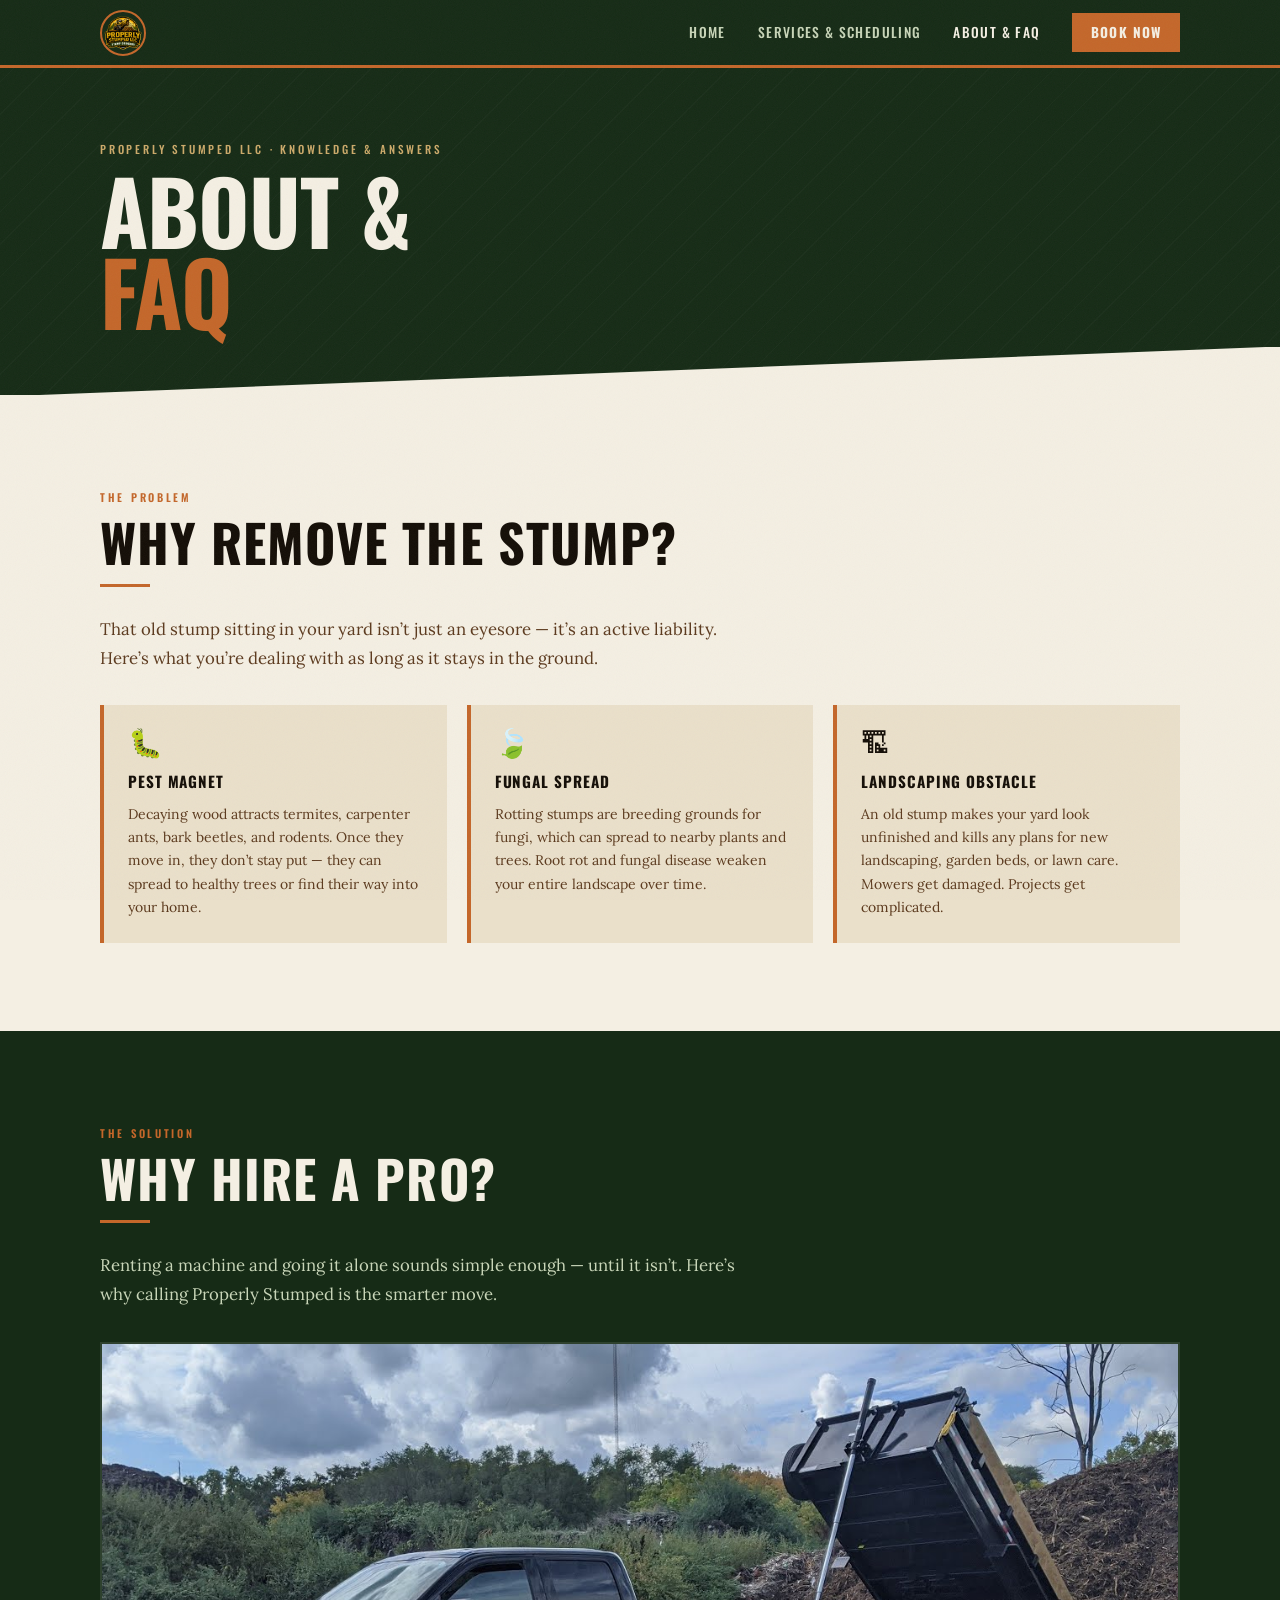
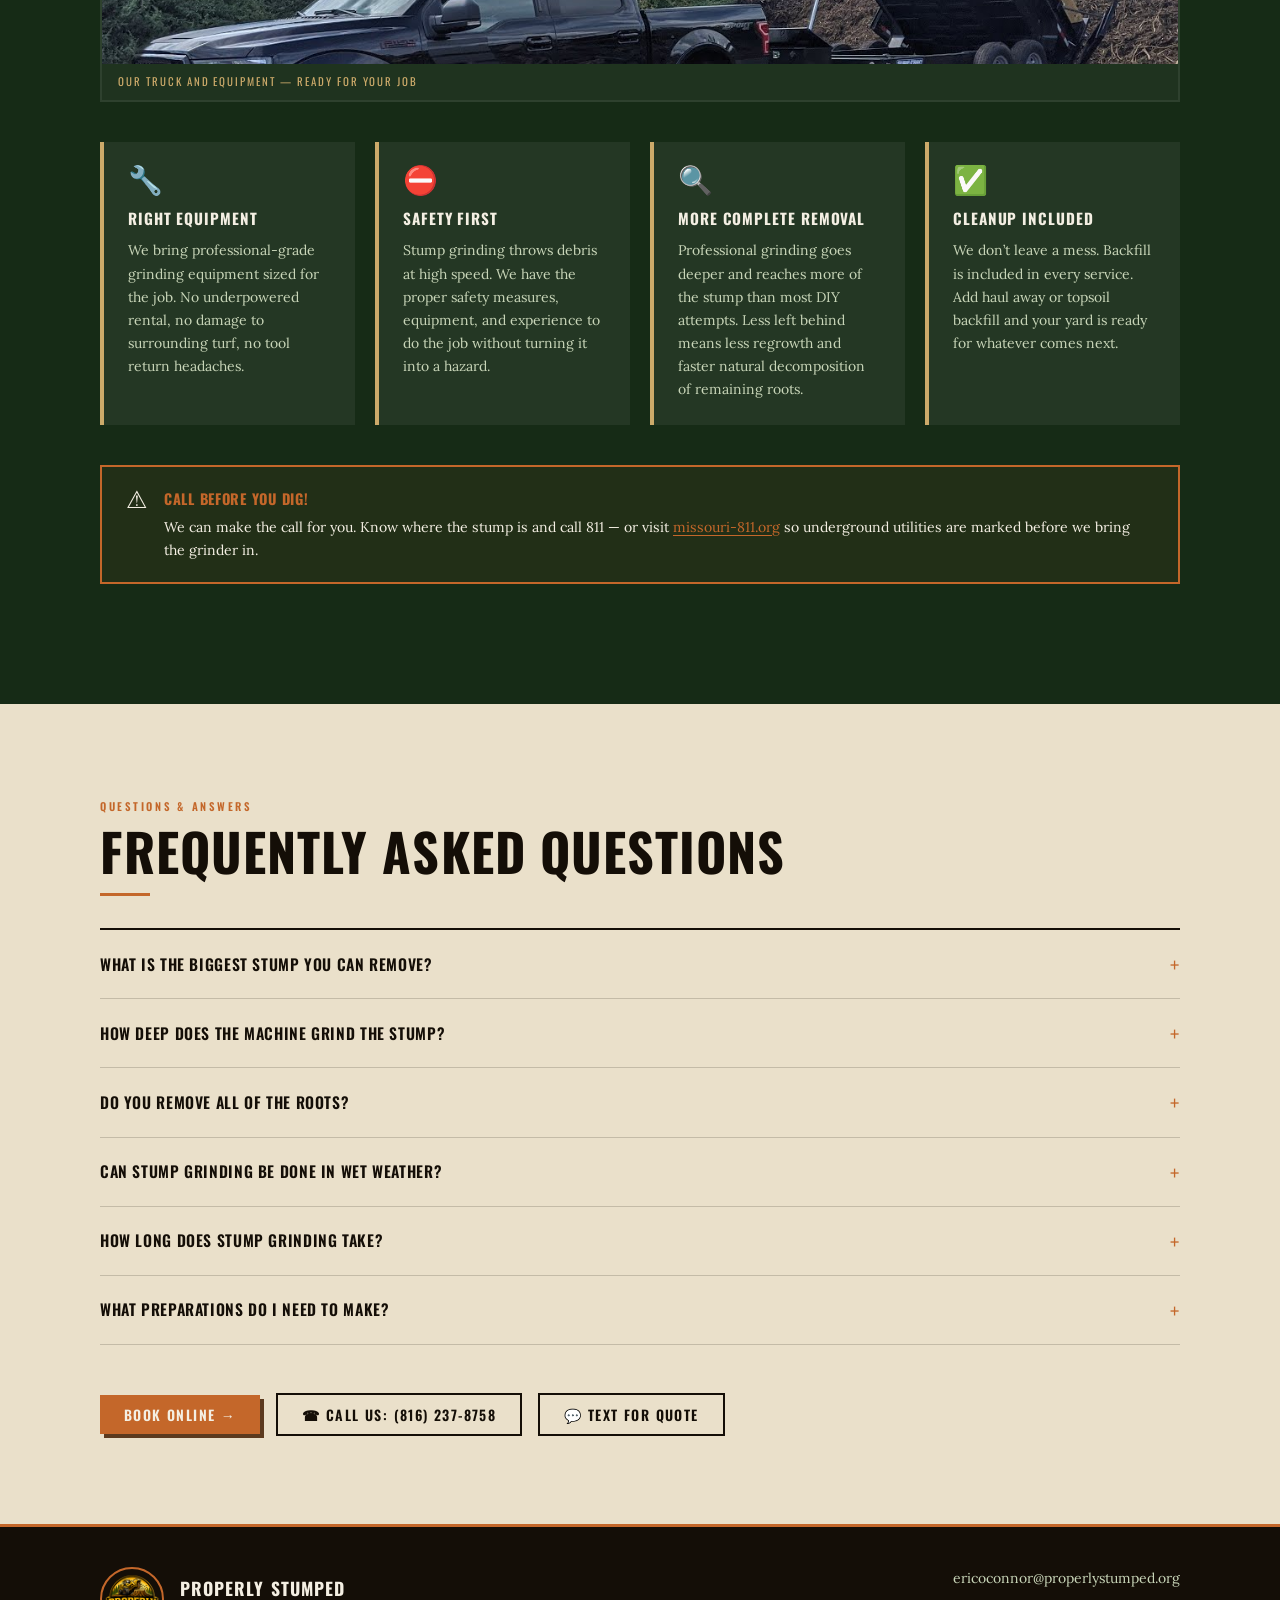
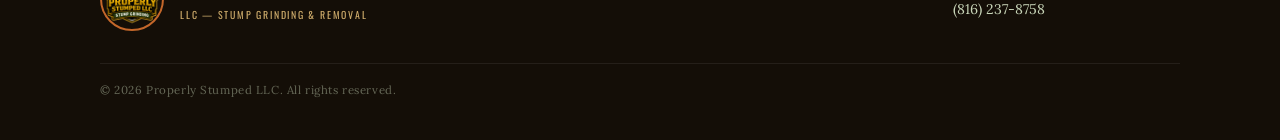
==== commit d051a540: "fix: css" ====
--- a/about.html
+++ b/about.html
@@ -13,7 +13,7 @@
   <nav class="site-nav" aria-label="Main navigation">
     <div class="container nav-inner">
       <a href="index.html" class="nav-logo" aria-label="Properly Stumped LLC home">
-        <img src="images/Logo.png" alt="" class="nav-logo-img">
+        <img src="images/Logo.png" alt="" class="nav-logo-img" width="46" height="46">
       </a>
 
       <div class="nav-links" role="list">
@@ -302,7 +302,7 @@
     <div class="container">
       <div class="footer-inner">
         <div class="footer-brand">
-          <img src="images/Logo.png" alt="" class="footer-logo-img">
+          <img src="images/Logo.png" alt="" class="footer-logo-img" width="64" height="64">
           <div>
             Properly Stumped
             <span>LLC &mdash; Stump Grinding &amp; Removal</span>
--- a/styles.css
+++ b/styles.css
@@ -98,6 +98,9 @@
   letter-spacing: 0.04em;
   text-transform: uppercase;
   line-height: 1.1;
+  display: flex;
+  align-items: center;
+  flex-shrink: 0;
 }
 
 .nav-logo span {
@@ -861,13 +864,16 @@
 
 /* ============ NAV LOGO IMAGE ============ */
 .nav-logo-img {
-  height: 52px;
-  width: 52px;
+  height: 46px;
+  width: 46px;
+  min-width: 46px;
+  max-height: 46px;
   object-fit: cover;
   object-position: center;
   border-radius: 50%;
   border: 2px solid var(--ember);
   display: block;
+  flex-shrink: 0;
   transition: border-color 0.2s;
 }
 
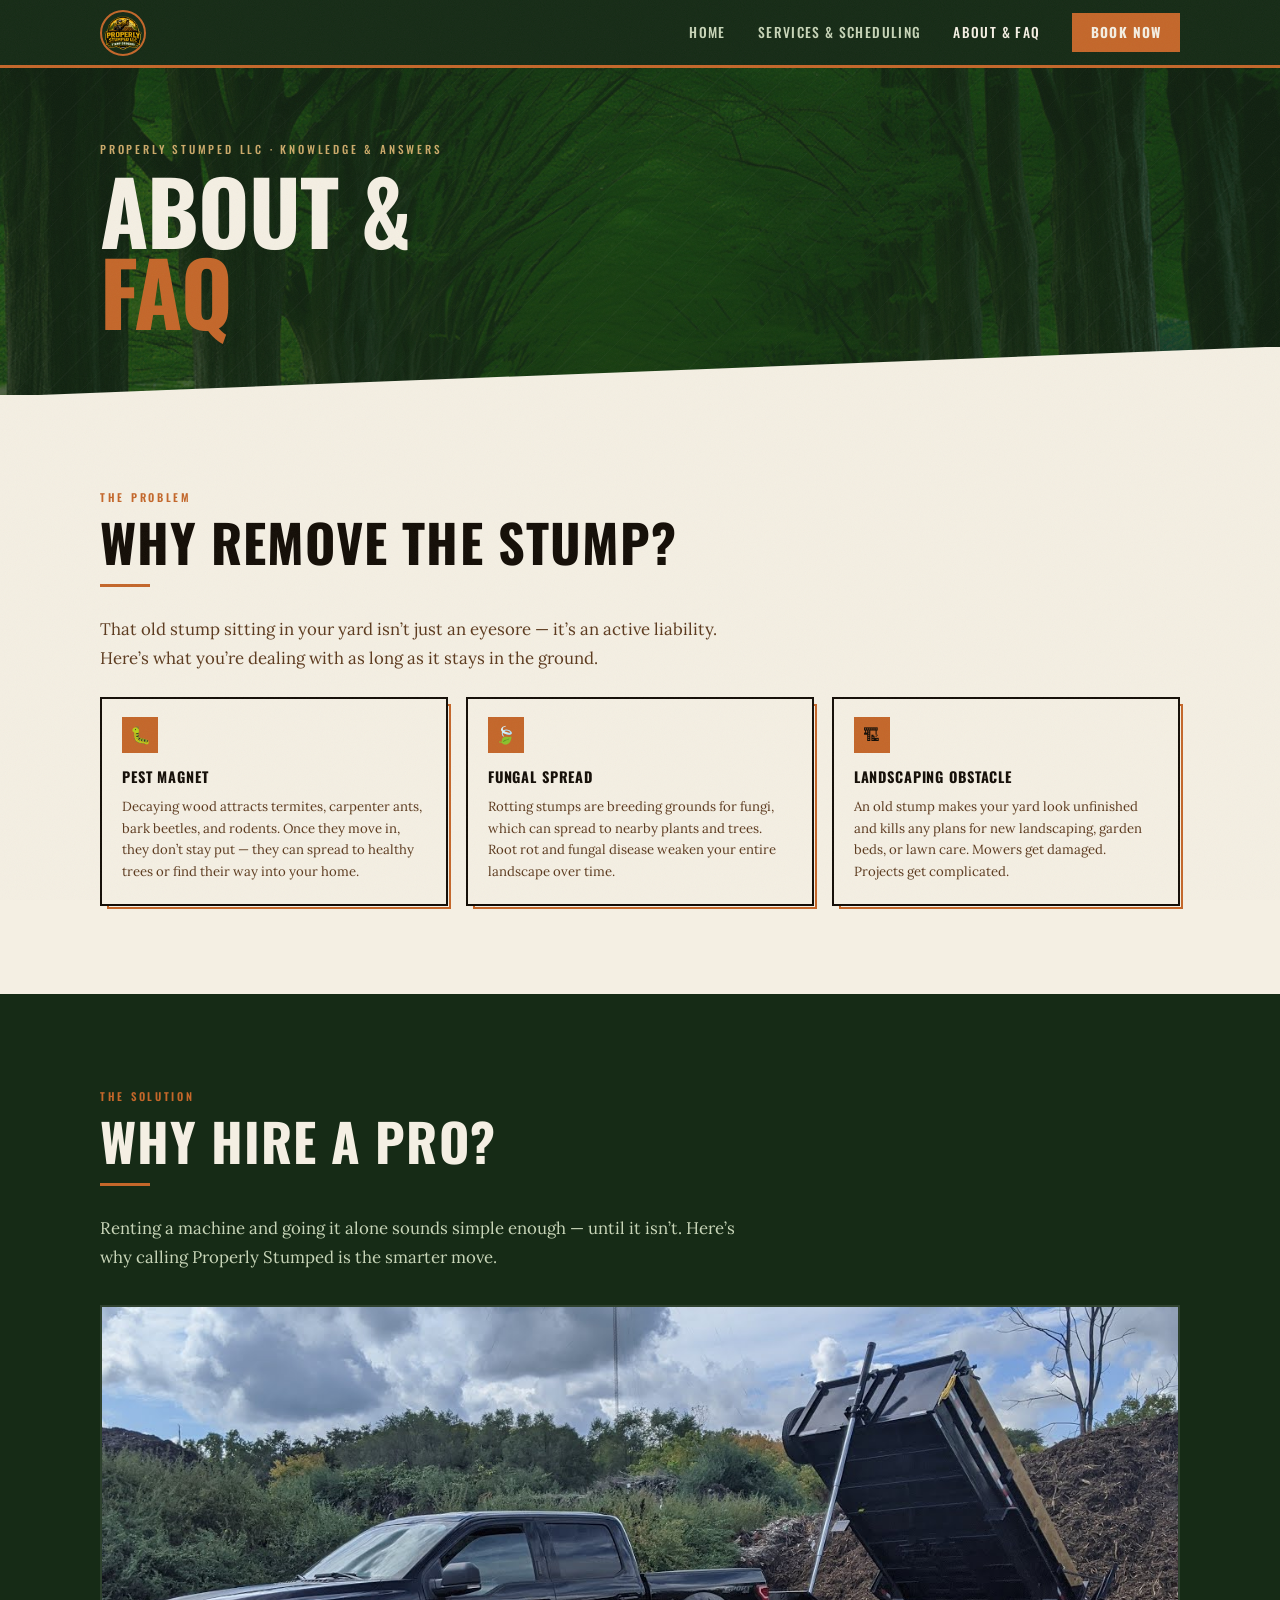
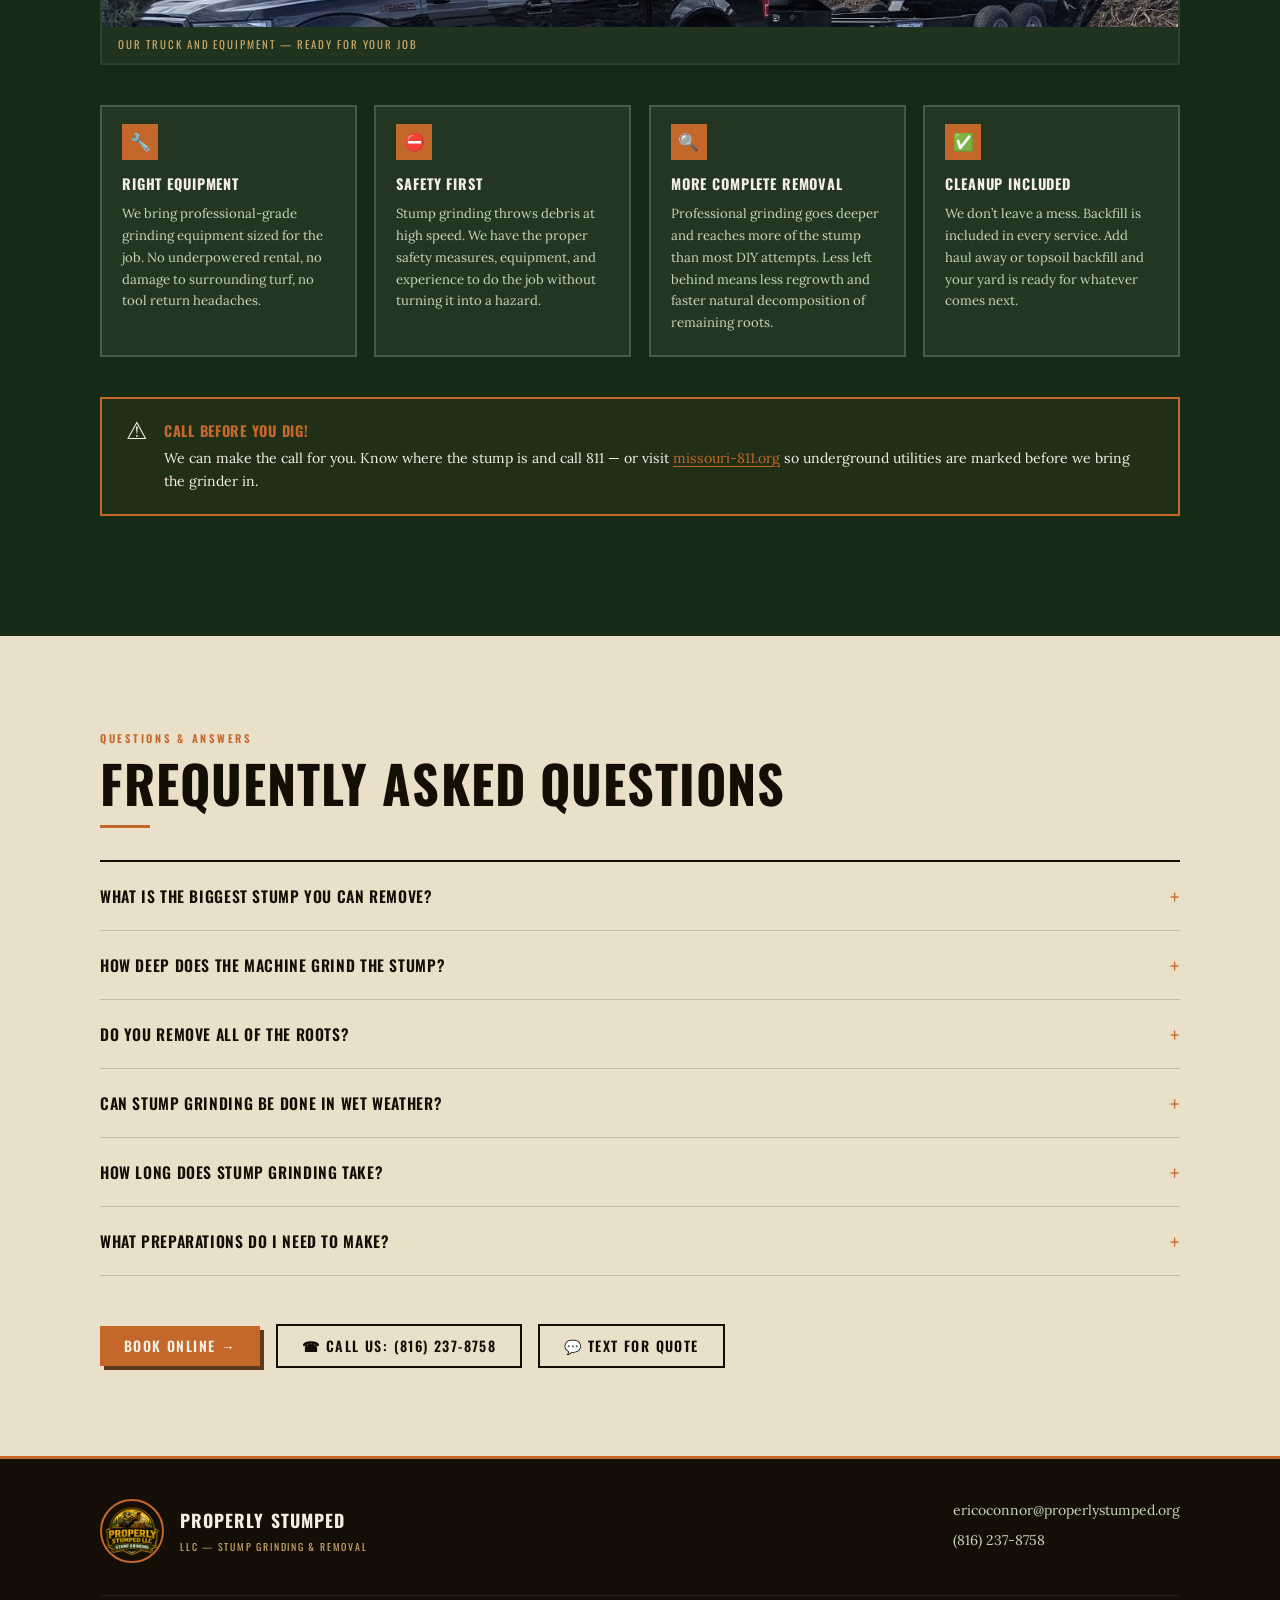
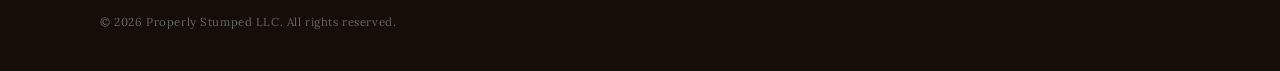
==== commit 2d796b70: "update: about page" ====
--- a/about.html
+++ b/about.html
@@ -47,6 +47,7 @@
 
   <!-- ======== PAGE HEADER ======== -->
   <header class="page-header" aria-labelledby="page-title">
+    <img src="images/rowsoftrees.jpg" alt="" aria-hidden="true" style="position:absolute;inset:0;width:100%;height:100%;object-fit:cover;object-position:center 30%;opacity:0.25;z-index:0;pointer-events:none;display:block;">
     <div class="container page-header-content">
       <p class="page-header-eyebrow">Properly Stumped LLC &middot; Knowledge &amp; Answers</p>
       <h1 class="page-header-title" id="page-title">
@@ -114,8 +115,8 @@
         Here&rsquo;s why calling Properly Stumped is the smarter move.
       </p>
 
-      <figure class="equipment-photo">
-        <img src="images/truck.jpg" alt="Properly Stumped LLC truck and dump trailer">
+      <figure class="equipment-photo" style="margin-top:2rem;margin-bottom:2.5rem;overflow:hidden;border:2px solid rgba(255,255,255,0.1);">
+        <img src="images/truck.jpg" alt="Properly Stumped LLC truck and dump trailer" style="width:100%;height:320px;object-fit:cover;object-position:center 40%;display:block;">
         <figcaption>Our truck and equipment &mdash; ready for your job</figcaption>
       </figure>
 
--- a/styles.css
+++ b/styles.css
@@ -622,7 +622,6 @@
   background: var(--forest);
   border-color: var(--ember);
   color: var(--cream);
-  grid-column: 1 / -1;
 }
 
 .service-card.featured::before {
@@ -679,42 +678,67 @@
 .info-grid {
   display: grid;
   grid-template-columns: repeat(auto-fit, minmax(240px, 1fr));
-  gap: 1.25rem;
-  margin-top: 2rem;
+  gap: 1.1rem;
+  margin-top: 1.5rem;
 }
 
 .info-card {
-  padding: 1.5rem;
-  background: var(--parchment);
-  border-left: 4px solid var(--ember);
+  padding: 1.1rem 1.25rem 1.3rem;
+  background: var(--cream);
+  border: 2px solid var(--soil);
+  position: relative;
+  display: flex;
+  flex-direction: column;
+}
+
+.info-card::before {
+  content: '';
+  position: absolute;
+  top: 5px;
+  left: 5px;
+  right: -5px;
+  bottom: -5px;
+  border: 2px solid var(--ember);
+  z-index: -1;
 }
 
 .info-icon {
-  font-size: 1.75rem;
+  width: 36px;
+  height: 36px;
+  display: flex;
+  align-items: center;
+  justify-content: center;
+  background: var(--ember);
+  font-size: 1.05rem;
+  line-height: 1;
   margin-bottom: 0.75rem;
-  line-height: 1;
+  flex-shrink: 0;
 }
 
 .info-card-title {
   font-family: var(--font-display);
-  font-size: 0.95rem;
+  font-size: 0.9rem;
   font-weight: 700;
   text-transform: uppercase;
   letter-spacing: 0.06em;
   color: var(--soil);
-  margin-bottom: 0.5rem;
+  margin-bottom: 0.4rem;
 }
 
 .info-card-desc {
-  font-size: 0.875rem;
+  font-size: 0.825rem;
   line-height: 1.65;
   color: var(--bark);
 }
 
 /* dark variant for "Why Hire" section */
 .section-dark .info-card {
-  background: rgba(255,255,255,0.06);
-  border-left-color: var(--straw);
+  background: rgba(255,255,255,0.05);
+  border-color: rgba(255,255,255,0.18);
+}
+
+.section-dark .info-card::before {
+  border-color: var(--straw);
 }
 
 .section-dark .info-card-title { color: var(--cream); }
@@ -893,15 +917,6 @@
   display: block;
 }
 
-/* ============ HERO BACKGROUND IMAGE ============ */
-.hero::before {
-  content: '';
-  position: absolute;
-  inset: 0;
-  background: url('images/background.jpg') center 35% / cover no-repeat;
-  opacity: 0.25;
-  z-index: 0;
-}
 
 /* ============ PHOTO BANNER ============ */
 .photo-banner {
@@ -1002,10 +1017,6 @@
     grid-template-columns: 1fr;
   }
 
-  .service-card.featured {
-    grid-column: 1;
-  }
-
   .info-grid {
     grid-template-columns: 1fr;
   }
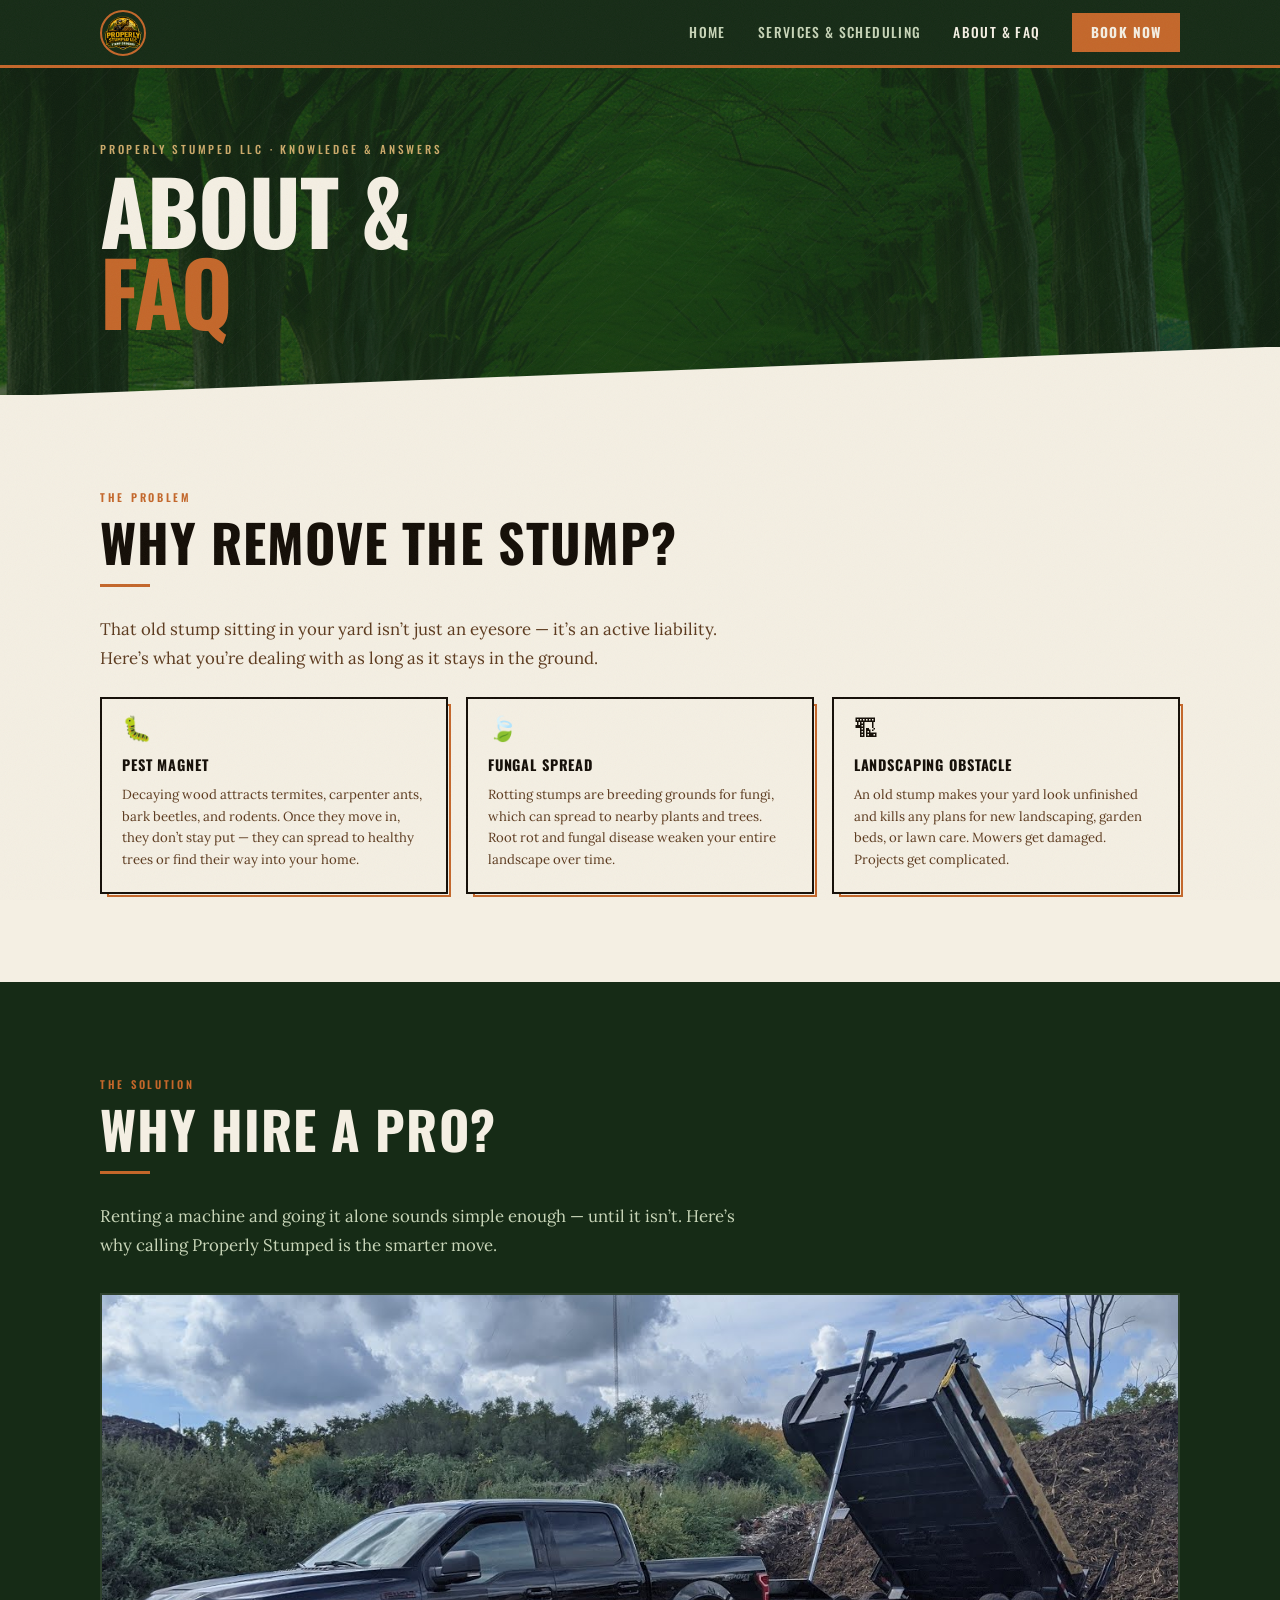
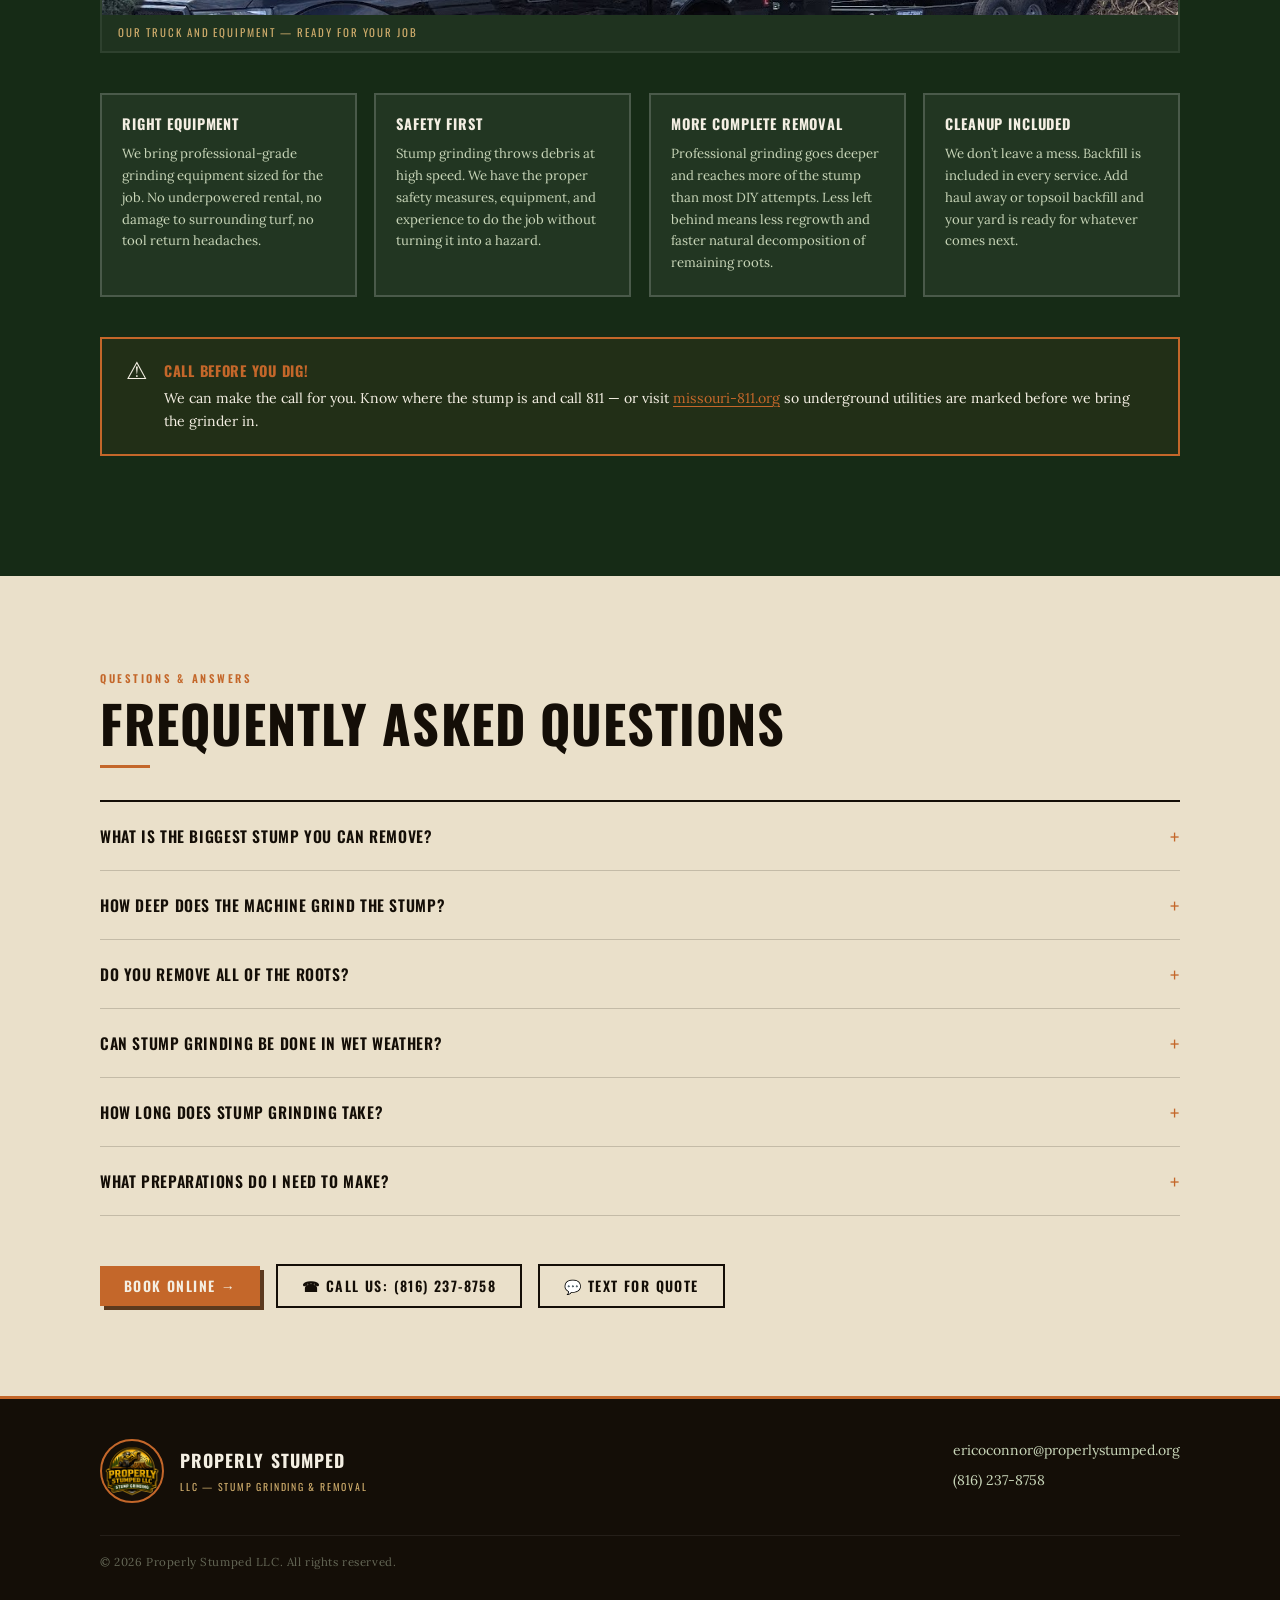
==== commit 2c799c78: "update: about us" ====
--- a/about.html
+++ b/about.html
@@ -123,7 +123,6 @@
       <div class="info-grid">
 
         <div class="info-card">
-          <div class="info-icon" aria-hidden="true">&#128295;</div>
           <h3 class="info-card-title">Right Equipment</h3>
           <p class="info-card-desc">
             We bring professional-grade grinding equipment sized for the job. No
@@ -133,7 +132,6 @@
         </div>
 
         <div class="info-card">
-          <div class="info-icon" aria-hidden="true">&#9940;</div>
           <h3 class="info-card-title">Safety First</h3>
           <p class="info-card-desc">
             Stump grinding throws debris at high speed. We have the proper safety
@@ -143,7 +141,6 @@
         </div>
 
         <div class="info-card">
-          <div class="info-icon" aria-hidden="true">&#128269;</div>
           <h3 class="info-card-title">More Complete Removal</h3>
           <p class="info-card-desc">
             Professional grinding goes deeper and reaches more of the stump than
@@ -153,7 +150,6 @@
         </div>
 
         <div class="info-card">
-          <div class="info-icon" aria-hidden="true">&#9989;</div>
           <h3 class="info-card-title">Cleanup Included</h3>
           <p class="info-card-desc">
             We don&rsquo;t leave a mess. Backfill is included in every service. Add
--- a/styles.css
+++ b/styles.css
@@ -703,16 +703,9 @@
 }
 
 .info-icon {
-  width: 36px;
-  height: 36px;
-  display: flex;
-  align-items: center;
-  justify-content: center;
-  background: var(--ember);
-  font-size: 1.05rem;
+  font-size: 1.5rem;
   line-height: 1;
   margin-bottom: 0.75rem;
-  flex-shrink: 0;
 }
 
 .info-card-title {
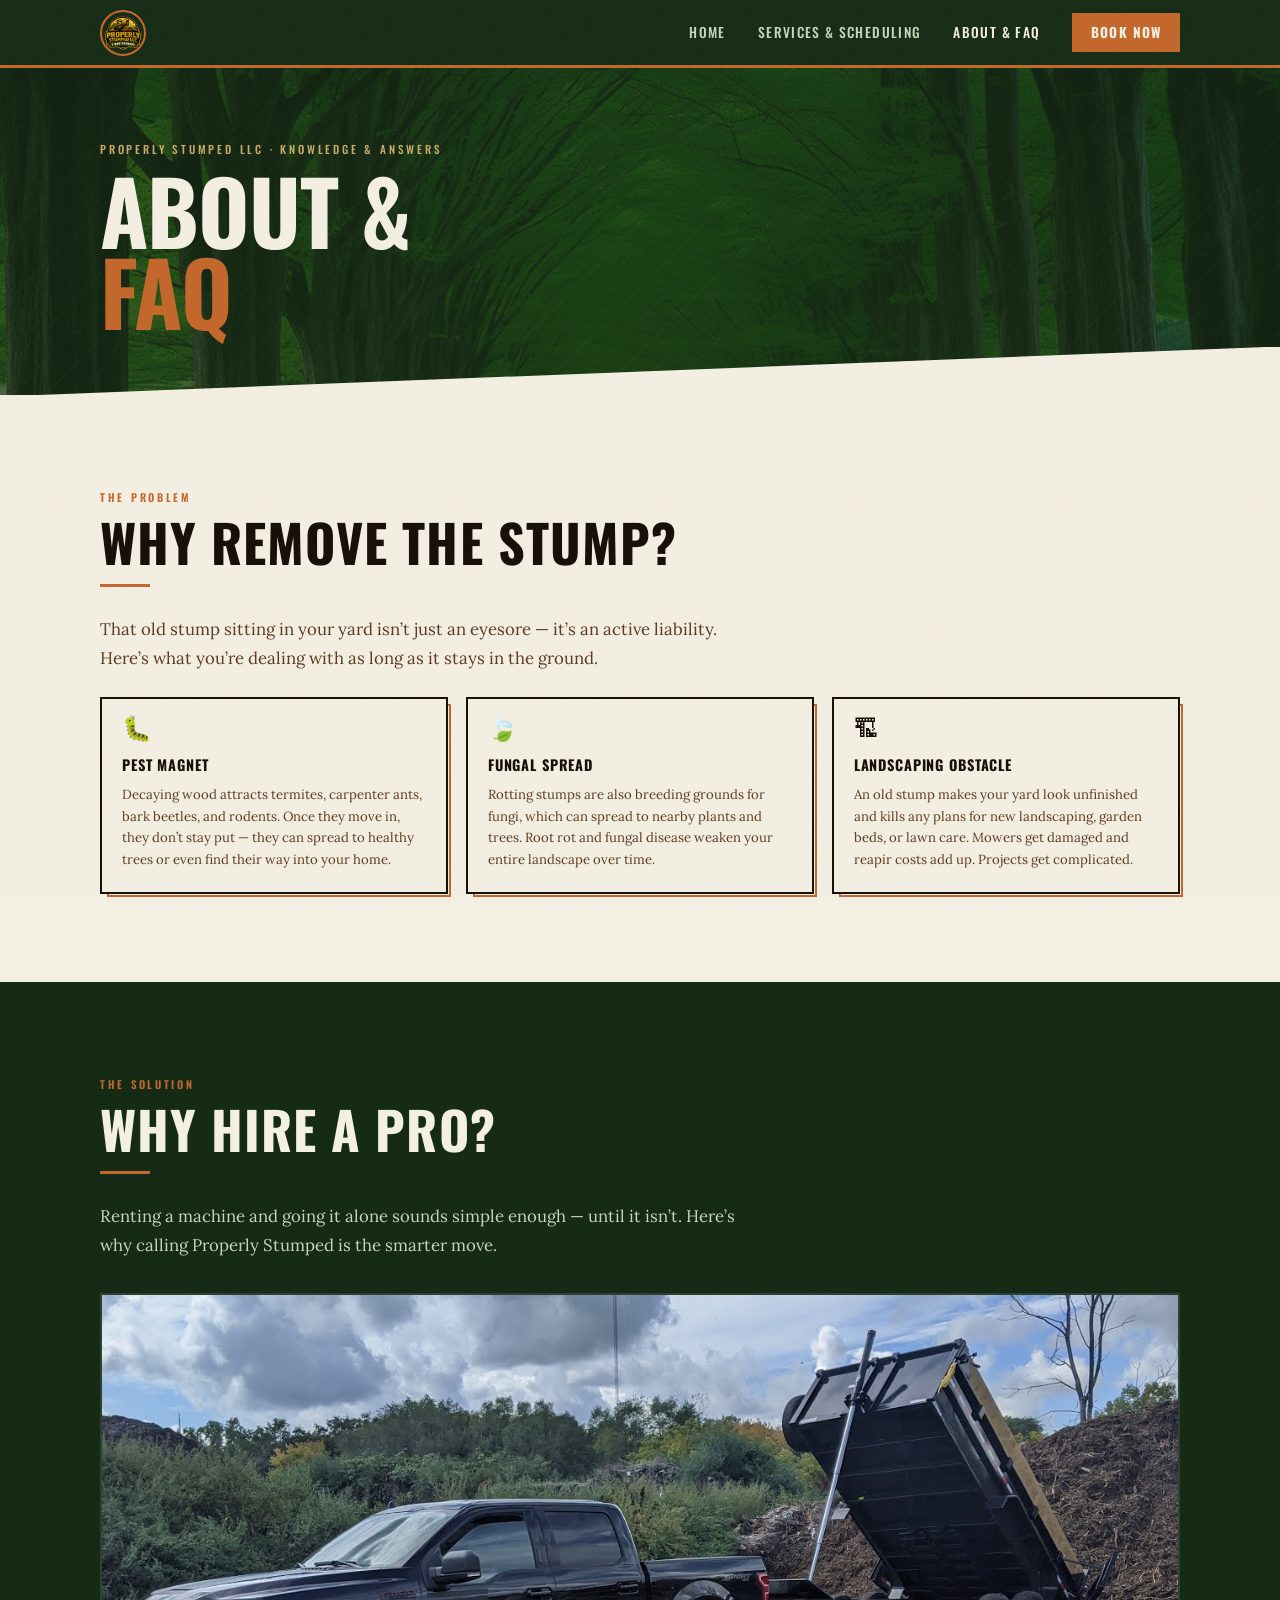
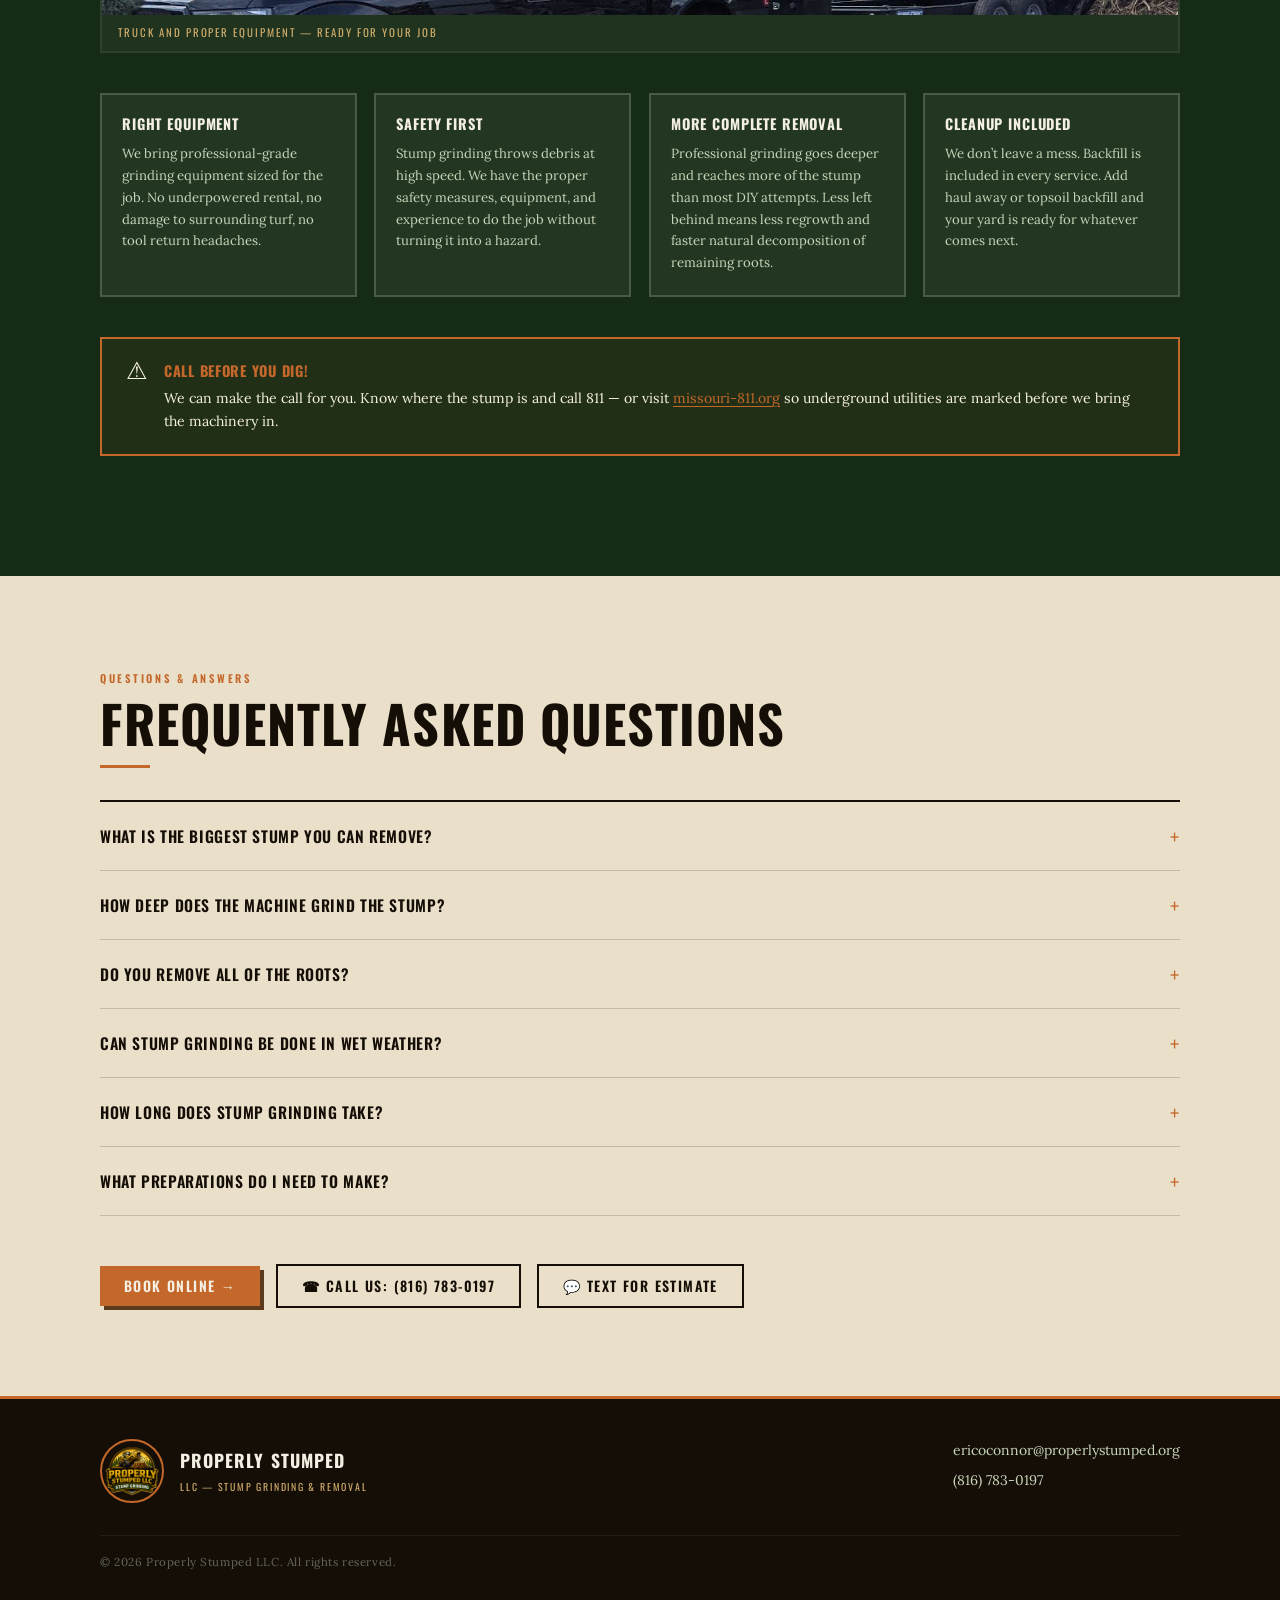
==== commit 139ba059: "Update about.html new number + quote to estimate" ====
--- a/about.html
+++ b/about.html
@@ -76,7 +76,7 @@
           <p class="info-card-desc">
             Decaying wood attracts termites, carpenter ants, bark beetles, and rodents.
             Once they move in, they don&rsquo;t stay put &mdash; they can spread to healthy
-            trees or find their way into your home.
+            trees or even find their way into your home.
           </p>
         </div>
 
@@ -84,7 +84,7 @@
           <div class="info-icon" aria-hidden="true">&#127811;</div>
           <h3 class="info-card-title">Fungal Spread</h3>
           <p class="info-card-desc">
-            Rotting stumps are breeding grounds for fungi, which can spread to nearby
+            Rotting stumps are also breeding grounds for fungi, which can spread to nearby
             plants and trees. Root rot and fungal disease weaken your entire landscape
             over time.
           </p>
@@ -95,7 +95,7 @@
           <h3 class="info-card-title">Landscaping Obstacle</h3>
           <p class="info-card-desc">
             An old stump makes your yard look unfinished and kills any plans for
-            new landscaping, garden beds, or lawn care. Mowers get damaged. Projects
+            new landscaping, garden beds, or lawn care. Mowers get damaged and reapir costs add up. Projects
             get complicated.
           </p>
         </div>
@@ -117,7 +117,7 @@
 
       <figure class="equipment-photo" style="margin-top:2rem;margin-bottom:2.5rem;overflow:hidden;border:2px solid rgba(255,255,255,0.1);">
         <img src="images/truck.jpg" alt="Properly Stumped LLC truck and dump trailer" style="width:100%;height:320px;object-fit:cover;object-position:center 40%;display:block;">
-        <figcaption>Our truck and equipment &mdash; ready for your job</figcaption>
+        <figcaption>Truck and proper equipment &mdash; ready for your job</figcaption>
       </figure>
 
       <div class="info-grid">
@@ -169,7 +169,7 @@
           <a href="https://missouri-811.org/"
              target="_blank"
              rel="noopener noreferrer">missouri-811.org</a>
-          so underground utilities are marked before we bring the grinder in.
+          so underground utilities are marked before we bring the machinery in.
         </div>
       </div>
 
@@ -194,7 +194,7 @@
               For stumps larger than that, our crew will provide expert advice on safe, effective
               removal options &mdash; from sectional removal and heavy-equipment recommendations to
               referrals for contractors who handle large excavations.
-              <a href="tel:+18162378758">Call us</a> for a free consultation.
+              <a href="tel:+18167830197">Call us</a> for a free consultation.
             </p>
           </div>
         </details>
@@ -208,7 +208,7 @@
               <li><strong>6&ndash;8 inches below grade</strong> &mdash; surface cleanup and cosmetic leveling</li>
               <li><strong>8&ndash;12 inches below grade</strong> &mdash; prevent regrowth and eliminate major root hazards</li>
             </ul>
-            <p style="margin-top: 0.5rem;">We&rsquo;ll discuss the right depth for your situation when we quote the job.</p>
+            <p style="margin-top: 0.5rem;">We&rsquo;ll discuss the right depth for your situation when we provide the estimate.</p>
           </div>
         </details>
 
@@ -283,11 +283,11 @@
            class="btn btn-primary">
           Book Online &#8594;
         </a>
-        <a href="tel:+18162378758" class="btn btn-outline-dark">
-          &#9742; Call Us: (816) 237-8758
+        <a href="tel:+18167830197" class="btn btn-outline-dark">
+          &#9742; Call Us: (816) 783-0197
         </a>
-        <a href="sms:+18162378758" class="btn btn-outline-dark">
-          &#128172; Text For Quote
+        <a href="sms:+18167830197" class="btn btn-outline-dark">
+          &#128172; Text For Estimate
         </a>
       </div>
 
@@ -307,7 +307,7 @@
         </div>
         <div class="footer-contact">
           <a href="mailto:ericoconnor@properlystumped.org">ericoconnor@properlystumped.org</a>
-          <a href="tel:+18162378758">(816) 237-8758</a>
+          <a href="tel:+18167830197">(816) 783-0197</a>
         </div>
         <p class="footer-copy">
           &copy; <span id="year"></span> Properly Stumped LLC. All rights reserved.
